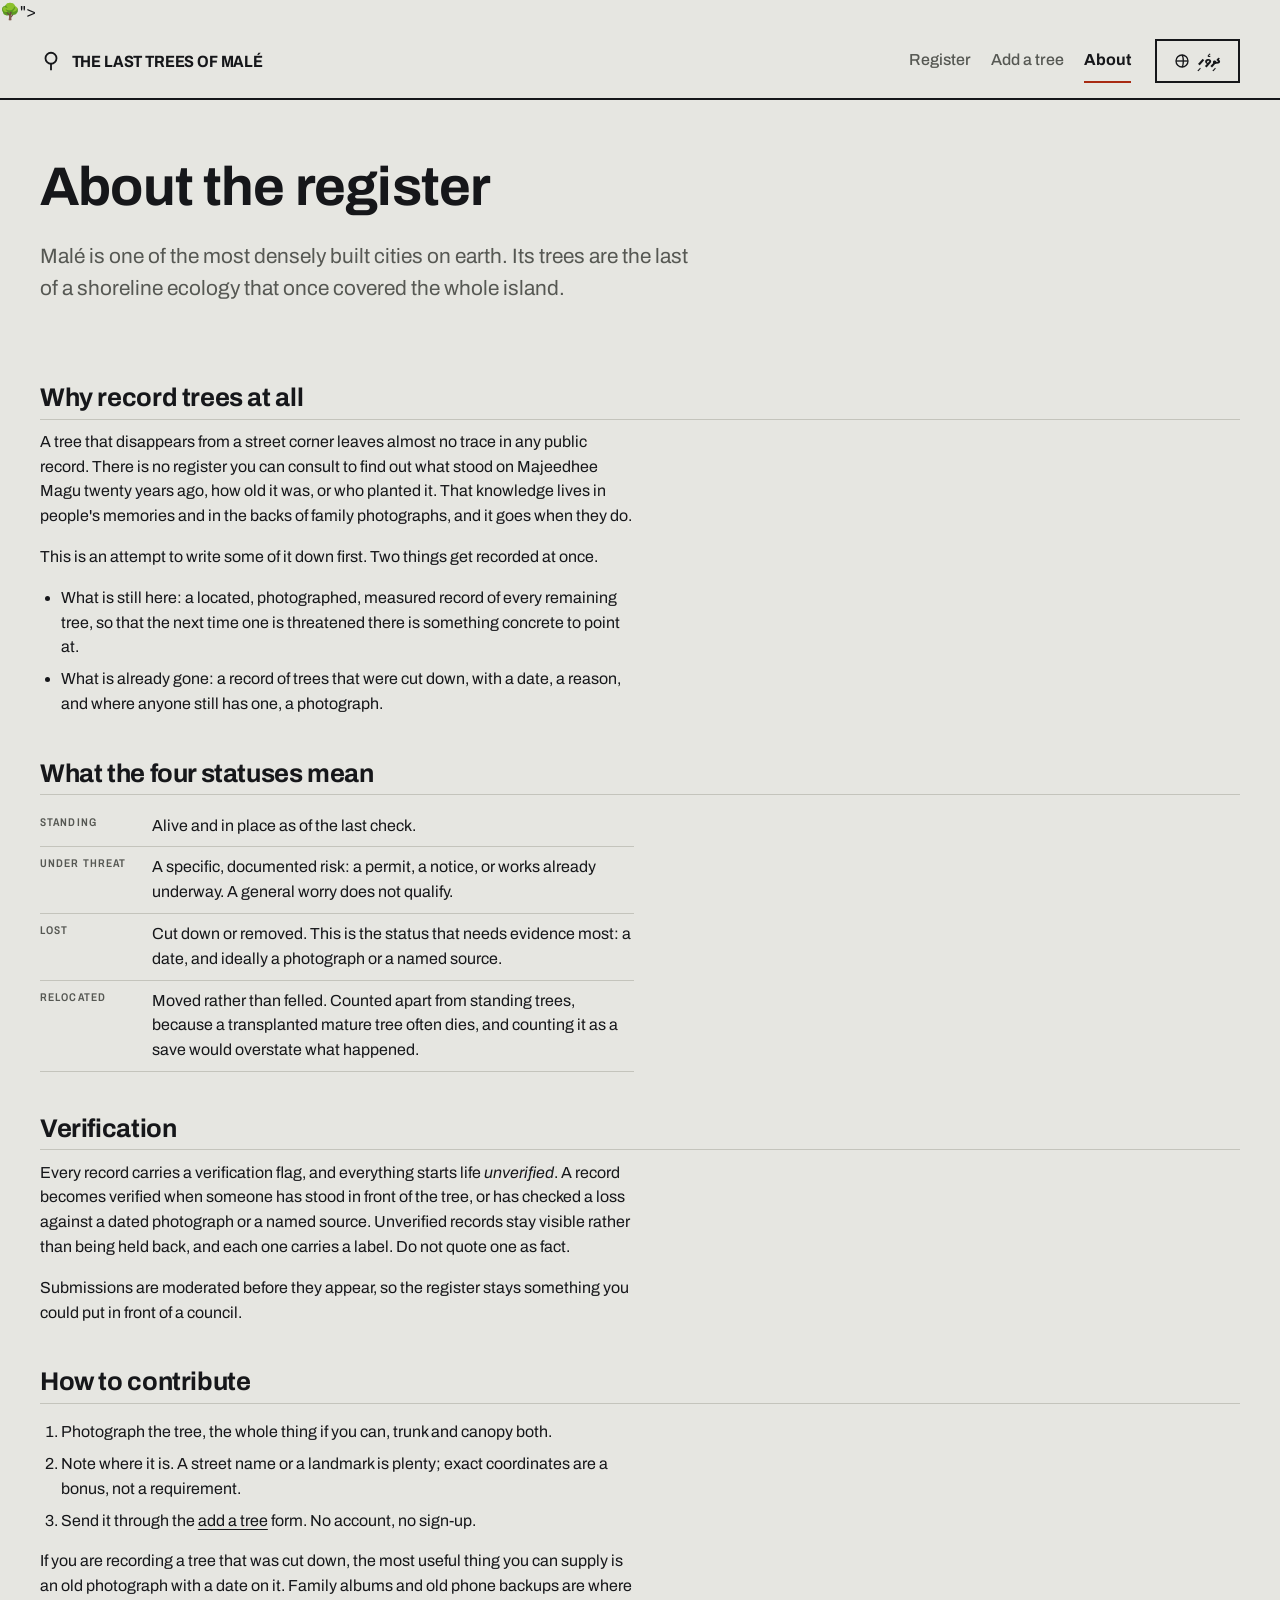
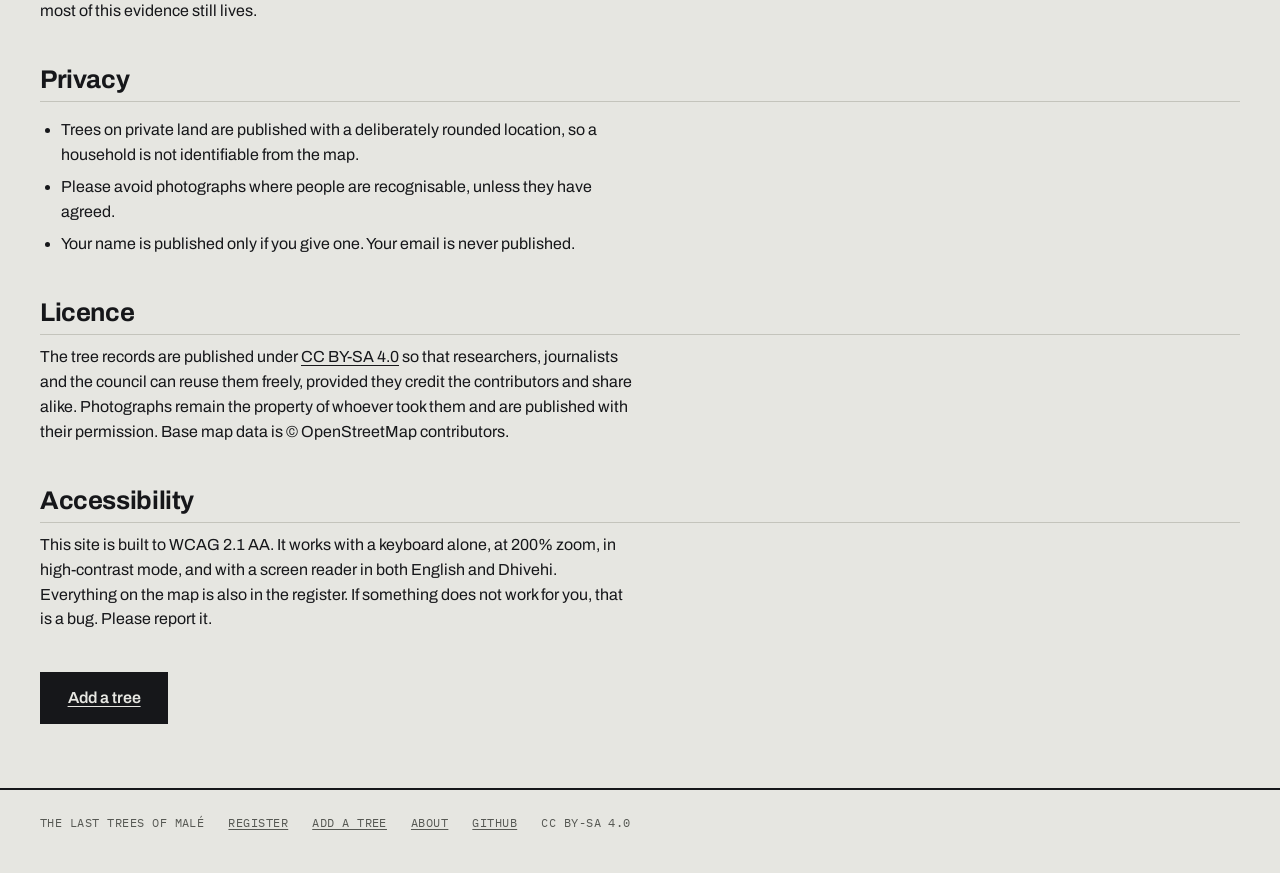
==== about.html @ 83bb8983 "Rebuild the interface as a field register The previous design was warm off-white paper, one green, a" ====
<!DOCTYPE html>
<html lang="en" dir="ltr">
<head>
<meta charset="utf-8">
<meta name="viewport" content="width=device-width, initial-scale=1">
<title>About · The Last Trees of Malé</title>
<meta name="description" content="Why this archive exists, what counts as a record, and how to contribute.">
<meta name="color-scheme" content="light dark">
<link rel="preconnect" href="https://fonts.googleapis.com">
<link rel="preconnect" href="https://fonts.gstatic.com" crossorigin>
<link rel="stylesheet" href="https://fonts.googleapis.com/css2?family=Archivo:wdth,wght@75..112,400..700&family=IBM+Plex+Mono:wght@400;500&family=Noto+Sans+Thaana:wght@400;600;700&display=swap">
<link rel="stylesheet" href="assets/css/style.css">
<link rel="icon" href="data:image/svg+xml,<svg xmlns='http://www.w3.org/2000/svg' viewBox='0 0 24 24' fill='none' stroke='%2316171A' stroke-width='2'><circle cx='12' cy='9' r='6'/><path d='M12 15v7'/></svg>"><text y='26' font-size='26'>🌳</text></svg>">
</head>
<body>

<a class="skip-link" href="#main" data-i18n="skip">Skip to main content</a>

<header class="masthead">
  <div class="wrap">
    <div class="masthead-top">
      <a class="wordmark reactive" href="index.html">
        <svg class="mark ico" width="22" height="22" viewBox="0 0 24 24" fill="none"
             stroke="currentColor" stroke-width="2" aria-hidden="true">
          <circle cx="12" cy="9" r="6"/><path d="M12 15v7"/>
        </svg>
        <span data-i18n="site.name">The Last Trees of Malé</span>
      </a>
      <nav class="nav" data-i18n-attr="aria-label:nav.label" aria-label="Main">
        <ul>
          <li><a href="index.html" data-i18n="nav.archive">Register</a></li>
          <li><a href="submit.html" data-i18n="nav.submit">Add a tree</a></li>
          <li><a href="about.html" aria-current="page" data-i18n="nav.about">About</a></li>
        </ul>
      </nav>
      <button type="button" class="btn reactive" data-lang-toggle
              data-i18n-attr="aria-label:lang.label" aria-label="Language">
        <svg class="ico" width="16" height="16" viewBox="0 0 24 24" fill="none"
             stroke="currentColor" stroke-width="2" aria-hidden="true">
          <circle cx="12" cy="12" r="9"/><path d="M3 12h18"/><path d="M12 3c2.6 2.8 2.6 15.2 0 18"/>
        </svg>
        <span data-i18n="lang.switch">ދިވެހި</span>
      </button>
    </div>
  </div>
</header>

<main id="main" class="wrap prose">

  <!-- ================= ENGLISH ================= -->
  <div data-lang="en" lang="en">
    <div style="padding-block: clamp(1.75rem, 5vw, 3.5rem) 1rem;">
      <h1>About the register</h1>
      <p class="lede">Malé is one of the most densely built cities on earth. Its trees are the last of a shoreline ecology that once covered the whole island.</p>
    </div>

    <h2>Why record trees at all</h2>
    <p>A tree that disappears from a street corner leaves almost no trace in any public record. There is no register you can consult to find out what stood on Majeedhee Magu twenty years ago, how old it was, or who planted it. That knowledge lives in people's memories and in the backs of family photographs, and it goes when they do.</p>
    <p>This is an attempt to write some of it down first. Two things get recorded at once.</p>
    <ul>
      <li>What is still here: a located, photographed, measured record of every remaining tree, so that the next time one is threatened there is something concrete to point at.</li>
      <li>What is already gone: a record of trees that were cut down, with a date, a reason, and where anyone still has one, a photograph.</li>
    </ul>

    <h2>What the four statuses mean</h2>
    <dl class="spec">
      <dt>Standing</dt><dd>Alive and in place as of the last check.</dd>
      <dt>Under threat</dt><dd>A specific, documented risk: a permit, a notice, or works already underway. A general worry does not qualify.</dd>
      <dt>Lost</dt><dd>Cut down or removed. This is the status that needs evidence most: a date, and ideally a photograph or a named source.</dd>
      <dt>Relocated</dt><dd>Moved rather than felled. Counted apart from standing trees, because a transplanted mature tree often dies, and counting it as a save would overstate what happened.</dd>
    </dl>

    <h2>Verification</h2>
    <p>Every record carries a verification flag, and everything starts life <em>unverified</em>. A record becomes verified when someone has stood in front of the tree, or has checked a loss against a dated photograph or a named source. Unverified records stay visible rather than being held back, and each one carries a label. Do not quote one as fact.</p>
    <p>Submissions are moderated before they appear, so the register stays something you could put in front of a council.</p>

    <h2>How to contribute</h2>
    <ol>
      <li>Photograph the tree, the whole thing if you can, trunk and canopy both.</li>
      <li>Note where it is. A street name or a landmark is plenty; exact coordinates are a bonus, not a requirement.</li>
      <li>Send it through the <a href="submit.html">add a tree</a> form. No account, no sign-up.</li>
    </ol>
    <p>If you are recording a tree that was cut down, the most useful thing you can supply is an old photograph with a date on it. Family albums and old phone backups are where most of this evidence still lives.</p>

    <h2>Privacy</h2>
    <ul>
      <li>Trees on private land are published with a deliberately rounded location, so a household is not identifiable from the map.</li>
      <li>Please avoid photographs where people are recognisable, unless they have agreed.</li>
      <li>Your name is published only if you give one. Your email is never published.</li>
    </ul>

    <h2>Licence</h2>
    <p>The tree records are published under <a href="https://creativecommons.org/licenses/by-sa/4.0/">CC BY-SA 4.0</a> so that researchers, journalists and the council can reuse them freely, provided they credit the contributors and share alike. Photographs remain the property of whoever took them and are published with their permission. Base map data is © OpenStreetMap contributors.</p>

    <h2>Accessibility</h2>
    <p>This site is built to WCAG 2.1 AA. It works with a keyboard alone, at 200% zoom, in high-contrast mode, and with a screen reader in both English and Dhivehi. Everything on the map is also in the register. If something does not work for you, that is a bug. Please report it.</p>
  </div>

  <!-- ================= ދިވެހި ================= -->
  <div data-lang="dv" lang="dv" dir="rtl" hidden>
    <div class="hero">
      <h1>މި ރެކޯޑުތަކާ ބެހޭ</h1>
      <p class="lede">މާލެއަކީ ދުނިޔޭގައި އެންމެ ބޮޑަށް ޢިމާރާތްކުރެވިފައިވާ އެއް ސިޓީއެވެ. މާލޭގައި ހުރި ގަސްތަކަކީ ހަމައެކަނި ޒީނަތްތެރިކަމެއް ނޫނެވެ. އެއީ އެއްކަލަ މުޅި ރަށުގައި އޮތް ގުދުރަތީ މާޙައުލުގެ ފަހު ބާކީއެވެ.</p>
    </div>

    <h2>ގަސްތައް ރެކޯޑް ކުރަނީ ކީއްވެ؟</h2>
    <p>މަގުމަތިން ގަހެއް ގެއްލިގެން ދާއިރު، އެއްވެސް ރަސްމީ ލިޔުމެއްގައި އޭގެ ނިޝާނެއް ނުހުރެއެވެ. ވިހި އަހަރު ކުރިން މަޖީދީ މަގުގައި ހުރީ ކޮން ގަސްތަކެއްކަން، އޭގެ ޢުމުރަކީ ކޮބައިކަން، އިންދީ ކާކުކަން ބަލާނެ ރެޖިސްޓްރީއެއް ނެތެވެ. އެ މަޢުލޫމާތު ހުންނަނީ މީހުންގެ ހަނދާނުގައާއި ޢާއިލީ ފޮޓޯތަކުގައެވެ.</p>
    <p>މި މަޝްރޫޢުގެ ބޭނުމަކީ އެ މަޢުލޫމާތު ގެއްލުމުގެ ކުރިން ލިޔެ ރައްކާކުރުމެވެ. ދެ ކަމެއް އެއްފަހަރާ ރެކޯޑް ކުރެވެއެވެ:</p>
    <ul>
      <li><strong>އަދިވެސް ހުރި ގަސްތައް.</strong> ކޮންމެ ގަހެއްގެ ތަނާއި، ފޮޓޯއާއި، މިނާއެކު ރެކޯޑެއް.</li>
      <li><strong>ގެއްލިފައިވާ ގަސްތައް.</strong> ކަނޑާލި ތާރީޚާއި، ސަބަބާއި، ފޮޓޯއެއް ލިބޭނަމަ ފޮޓޯއާއެކު.</li>
    </ul>

    <h2>ހަތަރު ހާލަތުގެ މާނަ</h2>
    <dl class="spec">
      <dt>ދިރިހުރި</dt><dd>އެންމެ ފަހުން ބެލި އިރު ގަސް ދިރިހުރި، އެ ތަނުގައި ހުރި.</dd>
      <dt>ނުރައްކަލުގައި</dt><dd>ސާފު، ލިޔެކިޔުމުން ފެންނަ ނުރައްކަލެއް އޮތް. ހަމައެކަނި ކަންބޮޑުވުމެއް ނޫން.</dd>
      <dt>ގެއްލިފައި</dt><dd>ކަނޑާލާފައި ނުވަތަ ނަގާފައި. މި ހާލަތަށް އެންމެ ބޮޑަށް ހެކި ބޭނުންވެއެވެ.</dd>
      <dt>ބަދަލުކޮށްފައި</dt><dd>އެހެން ތަނަކަށް ބަދަލުކޮށްފައި. ދިރިހުރި ގަސްތަކާ ވަކިން ގުނަނީ ބަދަލުކުރުމަށްފަހު ގިނަ ގަސްތައް ދިރި ނުހުންނާތީއެވެ.</dd>
    </dl>

    <h2>ކަށަވަރު ކުރުން</h2>
    <p>ކޮންމެ ރެކޯޑެއް ފެށެނީ „ކަށަވަރު ނުކުރެވޭ“ ގޮތުގައެވެ. ކަށަވަރު ވަނީ މީހަކު އެ ގަސް ކައިރިއަށް ގޮސް ބެލުމުން، ނުވަތަ ތާރީޚު ޖެހި ފޮޓޯއަކުން ނުވަތަ ސާފު ހަވާލާއަކުން ޔަޤީން ކުރެވުމުންނެވެ. ކަށަވަރު ނުކުރެވޭ ރެކޯޑުތައްވެސް ފެންނާނެއެވެ، ނަމަވެސް އެގޮތަށް ފާހަގަކުރެވިފައި ހުންނާނެއެވެ.</p>

    <h2>ބައިވެރިވާނެ ގޮތް</h2>
    <ol>
      <li>ގަހުގެ ފޮޓޯއެއް ނަގާ. ވެއްޖެއްޔާ މުޅި ގަސް ފެންނަ ގޮތަށް.</li>
      <li>ހުރި ތަން ފާހަގަކުރޭ. މަގުގެ ނަން ނުވަތަ ކައިރީގައި ހުރި ތަނެއްގެ ނަން ފުދޭ.</li>
      <li><a href="submit.html">ގަހެއް އިތުރުކުރޭ</a> ފޯމުން ފޮނުވާ. އެކައުންޓެއް ބޭނުމެއް ނުވޭ.</li>
    </ol>
    <p>ކަނޑާލާފައިވާ ގަހެއްގެ ރެކޯޑެއް ފޮނުވާނަމަ، އެންމެ އަގުހުރި އެއްޗަކީ ތާރީޚު އެނގޭ ކުރީގެ ފޮޓޯއެކެވެ.</p>

    <h2>ޒާތީ މަޢުލޫމާތު</h2>
    <ul>
      <li>އަމިއްލަ ބިމުގައި ހުރި ގަސްތަކުގެ މަޤާމު ދައްކާނީ ގާތްގަނޑަކަށެވެ. ގެ ދެނެގަނެވޭ ގޮތަކަށް ނޫނެވެ.</li>
      <li>މީހުންގެ މޫނު ފެންނަ ފޮޓޯ، އެ މީހުންގެ ރުހުމާ ނުލައި ނުފޮނުއްވާ.</li>
      <li>ތިޔަބޭފުޅާގެ ނަން ޝާއިޢުކުރާނީ ދެއްވި ނަމައެވެ. އީމެއިލް ޝާއިޢެއް ނުކުރާނަން.</li>
    </ul>

    <h2>ލައިސަންސް</h2>
    <p>ގަސްތަކުގެ މަޢުލޫމާތު ޝާއިޢުކުރެވެނީ <a href="https://creativecommons.org/licenses/by-sa/4.0/">CC BY-SA 4.0</a> ގެ ދަށުންނެވެ. ފޮޓޯތަކުގެ މިލްކުވެރިކަން އޮންނާނީ ފޮޓޯ ނެގި ފަރާތަށެވެ.</p>

    <h2>ފަސޭހައިން ބޭނުންކުރެވުން</h2>
    <p>މި ސައިޓް ބިނާކުރެވިފައިވަނީ WCAG 2.1 AA މިންގަނޑަށެވެ. ކީބޯޑުން އެކަނިވެސް، 200% ޒޫމްގައިވެސް، ސްކްރީން ރީޑަރަކުންވެސް ބޭނުންކުރެވޭނެއެވެ. ޗާޓުގައި ފެންނަ ހުރިހާ އެއްޗެއް ތިރީގައިވާ ލިސްޓުގައިވެސް ހުންނާނެއެވެ.</p>
  </div>

  <p style="margin-block-start:2.5rem;">
    <a class="btn btn-primary btn-lg" href="submit.html" data-i18n="nav.submit">Add a tree</a>
  </p>
</main>

<footer class="site-footer">
  <div class="wrap row">
    <span data-i18n="site.name">The Last Trees of Malé</span>
    <a href="index.html" data-i18n="nav.archive">Register</a>
    <a href="submit.html" data-i18n="nav.submit">Add a tree</a>
    <a href="about.html" data-i18n="nav.about">About</a>
    <a href="https://github.com/Kenaa/Trees-of-Maldives">GitHub</a>
    <span>CC BY-SA 4.0</span>
  </div>
</footer>

<script src="assets/js/config.js"></script>
<script src="assets/js/i18n.js"></script>
<script>window.i18n.init();</script>
</body>
</html>
---- assets/css/style.css ----
/* ==========================================================================
   THE LAST TREES OF MALÉ. Field register.
   --------------------------------------------------------------------------
   Direction: a specimen register, not a website. Record data is set in mono
   so it reads as data. The archive is monochrome; the only colour in it is
   vermilion, and vermilion means a tree is gone or going.

   Contrast is verified in both themes: every text pair >= 4.5:1, every
   control border and focus ring >= 3:1. Do not lighten without re-checking.
   Layout uses logical properties, so the whole interface mirrors for Dhivehi.
   ========================================================================== */

:root {
  --paper:  #E6E6E1;   /* mount board */
  --sheet:  #F3F3EF;   /* the specimen sheet itself */
  --ink:    #16171A;
  --muted:  #565853;
  --verm:   #A82A12;   /* the only colour. loss, and things heading that way */
  --rule:   #C4C4BC;   /* hairlines */
  --edge:   #63665F;   /* control borders */
  --focus:  #0F4C81;
  --on-verm:#F3F3EF;

  --font-text:  "Archivo", ui-sans-serif, system-ui, "Segoe UI", sans-serif;
  --font-mono:  "IBM Plex Mono", ui-monospace, SFMono-Regular, Menlo, monospace;
  --font-thaana:"MV Faseyha", "Faruma", "A_Faruma", "Noto Sans Thaana", var(--font-text);

  --t-fast: 120ms;
  --t:      180ms;
  --ease:   cubic-bezier(.2, .7, .2, 1);

  --gutter: clamp(1rem, 4vw, 2.5rem);
}

@media (prefers-color-scheme: dark) {
  :root {
    --paper:  #131417;
    --sheet:  #1C1E22;
    --ink:    #E8E8E3;
    --muted:  #9B9E98;
    --verm:   #FF7C5E;
    --rule:   #2F3238;
    --edge:   #80847D;
    --focus:  #7FB2E5;
    --on-verm:#131417;
  }
}

*, *::before, *::after { box-sizing: border-box; }
html { -webkit-text-size-adjust: 100%; }

body {
  margin: 0;
  background: var(--paper);
  color: var(--ink);
  font-family: var(--font-text);
  font-size: 1rem;
  line-height: 1.55;
  overflow-wrap: break-word;
  font-variant-numeric: tabular-nums;
}

/* Thaana needs more leading and a larger optical size than Archivo. */
[lang="dv"] { font-family: var(--font-thaana); line-height: 2; font-size: 1.0625rem; }
:root[lang="dv"] body { font-family: var(--font-thaana); line-height: 2; }


/* Latin fragments inside a Dhivehi page keep the Latin stack: a scientific
   name or a record number should not be set in a Thaana face. */
:root[lang="dv"] [lang="en"], :root[lang="dv"] [lang="la"] { font-family: var(--font-text); }
:root[lang="dv"] .mono, :root[lang="dv"] .rec-id, :root[lang="dv"] .num { font-family: var(--font-mono); }

h1, h2, h3 { margin-block: 0 .4em; line-height: 1.15; font-weight: 700; letter-spacing: -.015em; }
h1 { font-size: clamp(1.9rem, 1.1rem + 3.4vw, 3.4rem); }
h2 { font-size: clamp(1.2rem, 1rem + .9vw, 1.6rem); }
h3 { font-size: 1.0625rem; }
p  { margin-block: 0 1em; max-inline-size: 66ch; }

a { color: var(--ink); text-decoration-thickness: 1px; text-underline-offset: .18em; }
a:hover { text-decoration-thickness: 2px; }

/* Condensed caps for labels: the specimen-label voice. Used only on
   column headers, eyebrows and stamps, never on running text. */
.label {
  font-family: var(--font-text);
  font-variation-settings: "wdth" 80;
  font-weight: 600;
  text-transform: uppercase;
  letter-spacing: .1em;
  font-size: .72rem;
  color: var(--muted);
}
.mono { font-family: var(--font-mono); font-variant-numeric: tabular-nums; }

:focus { outline: 3px solid var(--focus); outline-offset: 2px; }
:focus:not(:focus-visible) { outline: none; }
:focus-visible { outline: 3px solid var(--focus); outline-offset: 2px; }

.visually-hidden {
  position: absolute !important; inline-size: 1px; block-size: 1px;
  padding: 0; margin: -1px; overflow: hidden; clip-path: inset(50%); white-space: nowrap;
}

.skip-link {
  position: absolute; inset-block-start: -100%; inset-inline-start: 0; z-index: 1000;
  background: var(--ink); color: var(--paper); padding: .8rem 1.25rem;
  font-weight: 600; text-decoration: none;
}
.skip-link:focus { inset-block-start: 0; }

/* Width is a tool, not a constant: three deliberate measures. */
.wrap   { inline-size: min(100% - (2 * var(--gutter)), 1320px); margin-inline: auto; }
.narrow { inline-size: min(100% - (2 * var(--gutter)), 68ch);   margin-inline: auto; }
.bleed  { inline-size: 100%; }

/* ---------- masthead ---------------------------------------------------- */
.masthead { border-block-end: 2px solid var(--ink); background: var(--paper); }
.masthead-top {
  display: flex; align-items: center; gap: 1rem 1.5rem; flex-wrap: wrap;
  padding-block: .9rem;
}
.wordmark {
  display: inline-flex; align-items: center; gap: .6rem; text-decoration: none;
  color: var(--ink); font-weight: 700; font-size: 1.02rem; letter-spacing: -.01em;
  margin-inline-end: auto; text-transform: uppercase;
  font-variation-settings: "wdth" 88;
}
.wordmark:hover .mark { transform: rotate(-8deg); }
.mark { flex: none; transition: transform var(--t) var(--ease); }

.nav ul { display: flex; gap: 1.25rem; list-style: none; margin: 0; padding: 0; flex-wrap: wrap; }
.nav a {
  display: inline-flex; align-items: center; min-block-size: 44px;
  text-decoration: none; font-weight: 500; color: var(--muted);
  border-block-end: 2px solid transparent; transition: color var(--t-fast) var(--ease);
}
.nav a:hover { color: var(--ink); }
.nav a[aria-current="page"] { color: var(--ink); font-weight: 700; border-block-end-color: var(--verm); }

/* The metadata strip. Says what this is, in the register's own voice. */
.colophon {
  border-block-start: 1px solid var(--rule);
  padding-block: .5rem .6rem;
  font-family: var(--font-mono); font-size: .72rem; color: var(--muted);
  display: flex; gap: .4rem 1rem; flex-wrap: wrap; text-transform: uppercase; letter-spacing: .04em;
}
.colophon b { color: var(--ink); font-weight: 500; }

/* ---------- buttons ------------------------------------------------------ */
.btn {
  display: inline-flex; align-items: center; justify-content: center; gap: .5rem;
  min-block-size: 44px; padding-inline: 1.1rem; border-radius: 0;
  font: inherit; font-weight: 600; cursor: pointer;
  border: 2px solid var(--ink); background: transparent; color: var(--ink);
  transition: background var(--t-fast) var(--ease), color var(--t-fast) var(--ease);
}
.btn:hover { background: var(--ink); color: var(--paper); }
.btn:hover .ico path, .btn:hover .ico circle { stroke-dashoffset: 0; }
.btn-primary { background: var(--ink); color: var(--paper); }
.btn-primary:hover { background: var(--verm); border-color: var(--verm); color: var(--on-verm); }
.btn-lg { min-block-size: 52px; padding-inline: 1.6rem; }

/* Icons draw themselves in on hover. One gesture, reused everywhere. */
.ico path, .ico circle, .ico rect {
  stroke-dasharray: 64; stroke-dashoffset: 0;
  transition: stroke-dashoffset 420ms var(--ease);
}
.reactive:hover .ico path, .reactive:hover .ico circle,
.reactive:focus-visible .ico path, .reactive:focus-visible .ico circle { stroke-dashoffset: 64; }

/* ---------- the ledger (headline totals) -------------------------------- */
.ledger {
  display: grid; grid-template-columns: repeat(auto-fit, minmax(150px, 1fr));
  list-style: none; margin: 0; padding: 0;
  border-block: 1px solid var(--rule);
}
.ledger li { padding: 1.1rem 0 1.2rem; padding-inline-end: 1rem; }
.ledger li + li { border-inline-start: 1px solid var(--rule); padding-inline-start: 1rem; }
.ledger b {
  display: block; font-family: var(--font-mono); font-weight: 500;
  font-size: clamp(2.2rem, 1.4rem + 3vw, 3.6rem); line-height: .95; letter-spacing: -.04em;
}
.ledger .is-loss b { color: var(--verm); }
.ledger span { display: block; margin-block-start: .5rem; }

.lede { font-size: clamp(1.05rem, 1rem + .4vw, 1.3rem); color: var(--muted); max-inline-size: 54ch; }

/* ---------- notices ------------------------------------------------------ */
.notice {
  border: 2px solid var(--verm); padding: .9rem 1.1rem; margin-block: 1.5rem;
  display: flex; gap: .8rem; align-items: flex-start; background: var(--sheet);
}
.notice svg { flex: none; color: var(--verm); margin-block-start: .15rem; }
.notice h2 { font-size: .95rem; margin-block-end: .2rem; }
.notice p { margin: 0; font-size: .9rem; color: var(--muted); max-inline-size: 80ch; }

/* ---------- tabs --------------------------------------------------------- */
.tabs {
  position: relative; display: flex; gap: 0; flex-wrap: wrap;
  border-block-end: 1px solid var(--rule); margin-block-start: 2rem;
}
.tab {
  appearance: none; background: none; border: 0; cursor: pointer;
  font: inherit; font-weight: 600; color: var(--muted);
  min-block-size: 48px; padding-inline: 1.1rem; padding-block: 0;
  display: inline-flex; align-items: center; gap: .5rem;
  transition: color var(--t-fast) var(--ease);
}
.tab:first-child { padding-inline-start: 0; }
.tab:hover { color: var(--ink); }
.tab[aria-selected="true"] { color: var(--ink); }
.tab .count { font-family: var(--font-mono); font-size: .78rem; color: var(--muted); }
.tab[aria-selected="true"] .count { color: var(--verm); }
/* Physical left is deliberate here: the indicator is positioned from a
   measured offsetLeft, which browsers report from the left edge in both
   writing directions. */
.tab-ind {
  position: absolute; left: 0; bottom: -1px; block-size: 2px; inline-size: 1px;
  background: var(--ink); transform-origin: left center;
  transform: translateX(var(--ind-x, 0)) scaleX(var(--ind-w, 0));
  transition: transform var(--t) var(--ease);
}
.tabs.is-lost .tab-ind { background: var(--verm); }

[role="tabpanel"]:focus-visible { outline: 3px solid var(--focus); outline-offset: 4px; }

/* ---------- filter rail -------------------------------------------------- */
.rail {
  display: grid; gap: .9rem 1.25rem; align-items: end;
  grid-template-columns: repeat(auto-fit, minmax(160px, 1fr));
  padding-block: 1.15rem; border-block-end: 1px solid var(--rule);
}
fieldset { border: 0; margin: 0; padding: 0; min-inline-size: 0; }
.field { display: flex; flex-direction: column; gap: .3rem; }
.field > label { font-weight: 600; font-size: .85rem; }
.hint { font-size: .8rem; color: var(--muted); }

.input, .select, textarea {
  font: inherit; font-family: inherit; color: var(--ink); background: var(--sheet);
  border: 0; border-block-end: 2px solid var(--edge); border-radius: 0;
  padding: .55rem .1rem; min-block-size: 44px; inline-size: 100%;
  transition: border-color var(--t-fast) var(--ease), background var(--t-fast) var(--ease);
}
.input:hover, .select:hover, textarea:hover { border-block-end-color: var(--ink); }
.input:focus, .select:focus, textarea:focus { border-block-end-color: var(--focus); }
textarea { min-block-size: 7rem; resize: vertical; padding-inline: .6rem; border: 2px solid var(--edge); }
.select {
  appearance: none; padding-inline-end: 1.6rem;
  background-image: linear-gradient(45deg, transparent 50%, currentColor 50%),
                    linear-gradient(135deg, currentColor 50%, transparent 50%);
  background-position: right .55rem center, right .25rem center;
  background-size: 5px 5px, 5px 5px; background-repeat: no-repeat;
}
[dir="rtl"] .select { background-position: left .55rem center, left .25rem center; }
[aria-invalid="true"] { border-color: var(--verm) !important; border-block-end-color: var(--verm) !important; }

.results-line {
  display: flex; flex-wrap: wrap; gap: .5rem 1.25rem; align-items: baseline;
  padding-block: .9rem; font-family: var(--font-mono); font-size: .8rem; color: var(--muted);
  text-transform: uppercase; letter-spacing: .05em;
}
.results-line b { color: var(--ink); font-weight: 500; }

/* ---------- the register table ------------------------------------------ */
.table-scroll { overflow-x: auto; }
.table-scroll:focus-visible { outline: 3px solid var(--focus); outline-offset: 2px; }

table.register { inline-size: 100%; border-collapse: collapse; font-size: .92rem; }
.register caption { text-align: start; padding-block-end: .6rem; color: var(--muted); font-size: .8rem; }
.register th, .register td { text-align: start; padding: .55rem .8rem; vertical-align: baseline; }
.register th:first-child, .register td:first-child { padding-inline-start: 0; }
.register thead th { border-block-end: 2px solid var(--ink); padding-block-end: .5rem; white-space: nowrap; }
.register tbody tr { border-block-end: 1px solid var(--rule); transition: background var(--t-fast) var(--ease); }
.register tbody tr:hover, .register tbody tr.is-active { background: var(--sheet); }
.register tbody tr.is-active { box-shadow: inset 3px 0 0 var(--ink); }
[dir="rtl"] .register tbody tr.is-active { box-shadow: inset -3px 0 0 var(--ink); }
.register tbody tr.is-lost.is-active { box-shadow: inset 3px 0 0 var(--verm); }
[dir="rtl"] .register tbody tr.is-lost.is-active { box-shadow: inset -3px 0 0 var(--verm); }

/* Sortable column headers are real buttons. */
.sortbtn {
  appearance: none; background: none; border: 0; cursor: pointer; padding: .2rem 0;
  font: inherit; color: var(--muted); display: inline-flex; align-items: center; gap: .35rem;
  font-variation-settings: "wdth" 80; font-weight: 600; text-transform: uppercase;
  letter-spacing: .1em; font-size: .72rem; min-block-size: 32px;
}
.sortbtn:hover { color: var(--ink); }
[aria-sort] .sortbtn { color: var(--ink); }
.sortbtn .arrow { opacity: 0; transition: opacity var(--t-fast) var(--ease), transform var(--t) var(--ease); }
[aria-sort] .sortbtn .arrow { opacity: 1; }
[aria-sort="descending"] .sortbtn .arrow { transform: rotate(180deg); }

.rec-id { font-family: var(--font-mono); font-size: .8rem; color: var(--muted); white-space: nowrap; position: relative; }
tr.is-lost .rec-id { color: var(--verm); }
/* The struck record: a rule drawn through the number of a tree that is gone. */
tr.is-lost .rec-id::after {
  content: ""; position: absolute; inset-inline: -2px; inset-block-start: 50%;
  block-size: 1px; background: var(--verm);
  transform: scaleX(0); transform-origin: inline-start; transition: transform 320ms var(--ease);
}
tr.is-lost:hover .rec-id::after, tr.is-lost.is-active .rec-id::after { transform: scaleX(1); }

.rec-name { font-weight: 600; }
.rec-name a { text-decoration: none; }
.rec-name a:hover { text-decoration: underline; text-decoration-thickness: 2px; }
.rec-sci { font-style: italic; color: var(--muted); font-size: .85rem; }
.num { font-family: var(--font-mono); font-size: .84rem; white-space: nowrap; }
.dim { color: var(--muted); }

@media (max-width: 60rem) { .col-opt { display: none; } }

/* ---------- the status stamp (signature detail) ------------------------- */
.stamp {
  display: inline-flex; align-items: center; gap: .35rem; white-space: nowrap;
  border: 1px solid currentColor; padding: .1rem .45rem;
  font-family: var(--font-mono); font-size: .7rem; font-weight: 500;
  text-transform: uppercase; letter-spacing: .08em;
  transition: background var(--t-fast) var(--ease), color var(--t-fast) var(--ease);
}
.stamp-standing   { color: var(--ink); }
.stamp-threatened { color: var(--verm); }
.stamp-lost       { color: var(--verm); border-width: 2px; }
.stamp-relocated  { color: var(--muted); }
/* Hovering a record inverts its stamp: the ink-on-paper gesture, reversed. */
tr:hover .stamp-standing,   tr.is-active .stamp-standing   { background: var(--ink);  color: var(--paper); }
tr:hover .stamp-threatened, tr.is-active .stamp-threatened,
tr:hover .stamp-lost,       tr.is-active .stamp-lost       { background: var(--verm); color: var(--on-verm); }
tr:hover .stamp-relocated,  tr.is-active .stamp-relocated  { background: var(--muted); color: var(--paper); }

.unverified {
  font-family: var(--font-mono); font-size: .66rem; text-transform: uppercase;
  letter-spacing: .08em; color: var(--muted); border-block-end: 1px dashed var(--edge);
}

/* ---------- map ---------------------------------------------------------- */
.map-panel { padding-block-start: 1rem; }
#map {
  block-size: clamp(360px, 62vh, 660px);
  border-block: 1px solid var(--ink); background: var(--sheet); z-index: 1;
}
.leaflet-container { font: inherit; background: var(--sheet); }
.leaflet-popup-content { margin: .85rem 1rem; font: inherit; }
.leaflet-popup-content-wrapper, .leaflet-popup-tip { border-radius: 0; }
.marker { display: block; transition: transform var(--t) var(--ease); }
.marker svg { display: block; }
/* Cross-highlight: the marker answers when its row is pointed at. */
.marker.is-active { transform: scale(1.5); z-index: 1000 !important; }
.map-note { font-size: .82rem; color: var(--muted); padding-block: .7rem; }

/* ---------- the lost panel (memorial) ----------------------------------- */
.losses { list-style: none; margin: 0; padding: 0; }
.loss {
  display: grid; gap: .3rem 2rem; padding-block: 1.5rem;
  border-block-end: 1px solid var(--rule);
  grid-template-columns: minmax(6rem, 8rem) minmax(0, 1fr);
}
.loss-when { font-family: var(--font-mono); color: var(--verm); font-size: .9rem; padding-block-start: .3rem; }
.loss h3 { font-size: clamp(1.15rem, 1rem + .8vw, 1.6rem); margin-block-end: .2rem; }
.loss h3 a { text-decoration: none; }
.loss h3 a:hover { text-decoration: underline; text-decoration-thickness: 2px; }
.loss-meta { color: var(--muted); font-size: .9rem; margin-block-end: .5rem; }
.loss p { margin-block-end: 0; font-size: .95rem; }
@media (max-width: 40rem) { .loss { grid-template-columns: 1fr; } }

.empty { padding: 3rem 0; border-block-end: 1px solid var(--rule); }

/* ---------- detail dialog (the specimen sheet) -------------------------- */
dialog.sheet {
  inline-size: min(100% - 2rem, 740px); max-block-size: min(88vh, 940px);
  padding: 0; border: 2px solid var(--ink); border-radius: 0;
  background: var(--sheet); color: var(--ink);
}
dialog.sheet::backdrop { background: rgba(10, 11, 13, .7); }
.sheet-head {
  display: flex; gap: 1rem; align-items: flex-start; justify-content: space-between;
  padding: 1.1rem 1.25rem .85rem; border-block-end: 2px solid var(--ink);
  position: sticky; inset-block-start: 0; background: var(--sheet); z-index: 2;
}
.sheet-head h2 { font-size: 1.4rem; margin: 0; }
.sheet-body { padding: 1.25rem; overflow-y: auto; }
.sheet-body img { inline-size: 100%; border: 1px solid var(--rule); margin-block-end: 1rem; }
.spec { display: grid; grid-template-columns: minmax(7rem, auto) 1fr; gap: 0; margin: 0 0 1.5rem; }
.spec dt {
  font-variation-settings: "wdth" 80; font-weight: 600; text-transform: uppercase;
  letter-spacing: .1em; font-size: .7rem; color: var(--muted);
  padding-block: .5rem; border-block-end: 1px solid var(--rule);
}
.spec dd { margin: 0; padding-block: .5rem; border-block-end: 1px solid var(--rule); }
.spec .mono { font-size: .88rem; }
.loss-block { border: 2px solid var(--verm); padding: .9rem 1rem; margin-block-end: 1.5rem; }
.loss-block .spec { margin-block-end: 0; }
.loss-block .spec dt, .loss-block .spec dd { border-block-end-color: color-mix(in srgb, var(--verm) 35%, transparent); }
.loss-block .spec dt:last-of-type, .loss-block .spec dd:last-of-type { border-block-end: 0; }
@media (max-width: 34rem) { .spec { grid-template-columns: 1fr; } .spec dt { border-block-end: 0; padding-block-end: 0; } }

/* ---------- forms -------------------------------------------------------- */
.form { display: grid; gap: 2rem; max-inline-size: 44rem; }
.form fieldset.group { border-block-start: 2px solid var(--ink); padding-block-start: 1rem; }
.form legend {
  font-variation-settings: "wdth" 80; font-weight: 700; text-transform: uppercase;
  letter-spacing: .1em; font-size: .78rem; padding-inline-end: .7rem;
}
.radio-row { display: grid; gap: .6rem; }
.radio-card {
  display: flex; align-items: flex-start; gap: .7rem; padding: .85rem 1rem;
  border: 2px solid var(--edge); cursor: pointer; min-block-size: 44px;
  transition: border-color var(--t-fast) var(--ease), background var(--t-fast) var(--ease);
}
.radio-card:hover { border-color: var(--ink); }
.radio-card:has(input:checked) { border-color: var(--ink); background: var(--sheet); }
.radio-card:has(input:focus-visible), .check:has(input:focus-visible) { outline: 3px solid var(--focus); outline-offset: 2px; }
.radio-card input, .check input { inline-size: 20px; block-size: 20px; accent-color: var(--verm); flex: none; margin-block-start: .2rem; }
.check { display: flex; align-items: flex-start; gap: .7rem; cursor: pointer; }

.error-summary { border: 3px solid var(--verm); padding: 1rem 1.15rem; }
.error-summary h2 { color: var(--verm); font-size: 1.05rem; }
.error-summary ul { margin: .5rem 0 0; padding-inline-start: 1.2rem; }
.error-summary a { color: var(--verm); font-weight: 600; }
.field-error { color: var(--verm); font-weight: 600; font-size: .875rem; }
.success { border: 3px solid var(--ink); padding: 1.25rem 1.35rem; background: var(--sheet); }
.panel { border: 1px solid var(--rule); background: var(--sheet); padding: 1.15rem; }
pre.summary {
  white-space: pre-wrap; background: var(--paper); border: 1px solid var(--rule);
  padding: 1rem; font-size: .85rem; overflow-x: auto; font-family: var(--font-mono);
}

/* ---------- prose (about) ----------------------------------------------- */
.prose h2 {
  margin-block-start: 2.6rem; padding-block-end: .4rem; border-block-end: 1px solid var(--rule);
}
.prose ul, .prose ol { padding-inline-start: 1.3rem; max-inline-size: 66ch; }
.prose li { margin-block-end: .45rem; }
.prose blockquote {
  margin-inline: 0; padding-inline-start: 1.2rem; border-inline-start: 3px solid var(--verm);
  font-size: 1.15rem; color: var(--ink);
}
.prose .spec { max-inline-size: 66ch; }

/* ---------- footer ------------------------------------------------------- */
.site-footer {
  margin-block-start: 4rem; border-block-start: 2px solid var(--ink);
  padding-block: 1.5rem 2.5rem; font-family: var(--font-mono);
  font-size: .74rem; color: var(--muted); text-transform: uppercase; letter-spacing: .04em;
}
.site-footer a { color: var(--muted); }
.site-footer a:hover { color: var(--ink); }
.site-footer .row { display: flex; flex-wrap: wrap; gap: .5rem 1.5rem; }

/* ---------- motion, contrast, print ------------------------------------- */
@media (prefers-reduced-motion: reduce) {
  *, *::before, *::after {
    animation-duration: .001ms !important; transition-duration: .001ms !important;
    scroll-behavior: auto !important;
  }
  .marker.is-active { transform: none; outline: 3px solid var(--ink); }
}

@media (forced-colors: active) {
  .stamp, .btn, .panel, .notice, dialog.sheet { border: 1px solid CanvasText; }
  .register tbody tr.is-active { background: Highlight; color: HighlightText; }
  :focus-visible { outline: 3px solid Highlight; }
}

@media print {
  .masthead, .site-footer, .rail, .tabs, .map-panel, .btn { display: none !important; }
  body { background: #fff; color: #000; }
  .register tbody tr { break-inside: avoid; }
}
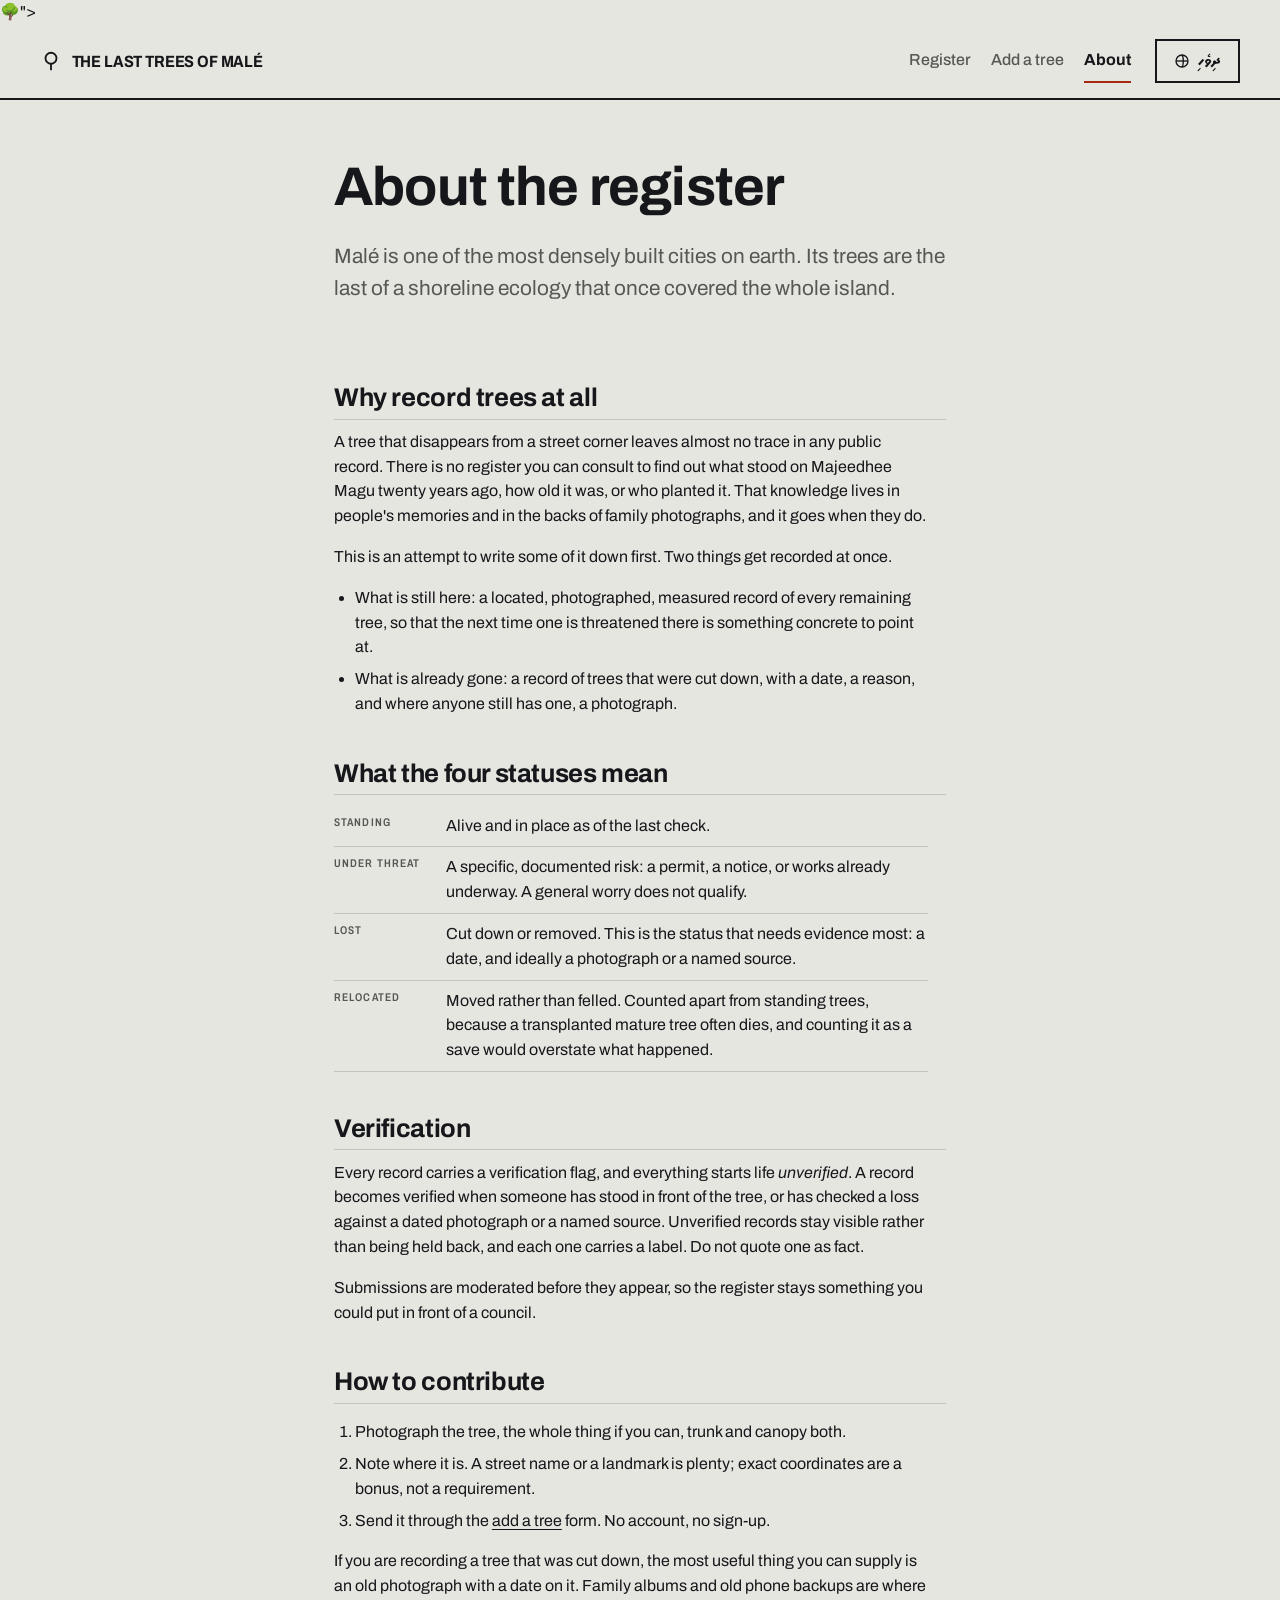
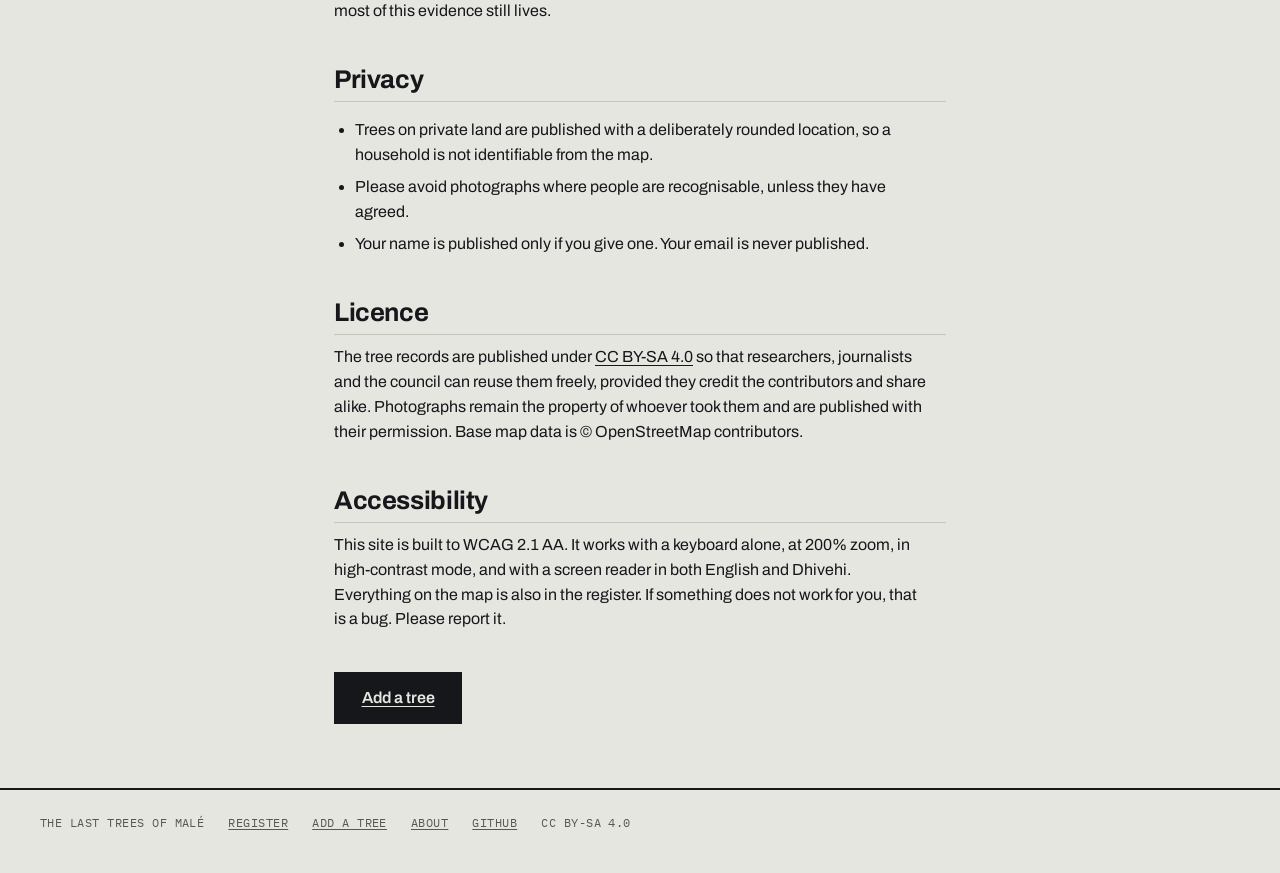
==== commit e67fe704: "Give the about page its own measure .narrow was defined but never applied, so every page still share" ====
--- a/about.html
+++ b/about.html
@@ -45,7 +45,7 @@
   </div>
 </header>
 
-<main id="main" class="wrap prose">
+<main id="main" class="narrow prose">
 
   <!-- ================= ENGLISH ================= -->
   <div data-lang="en" lang="en">
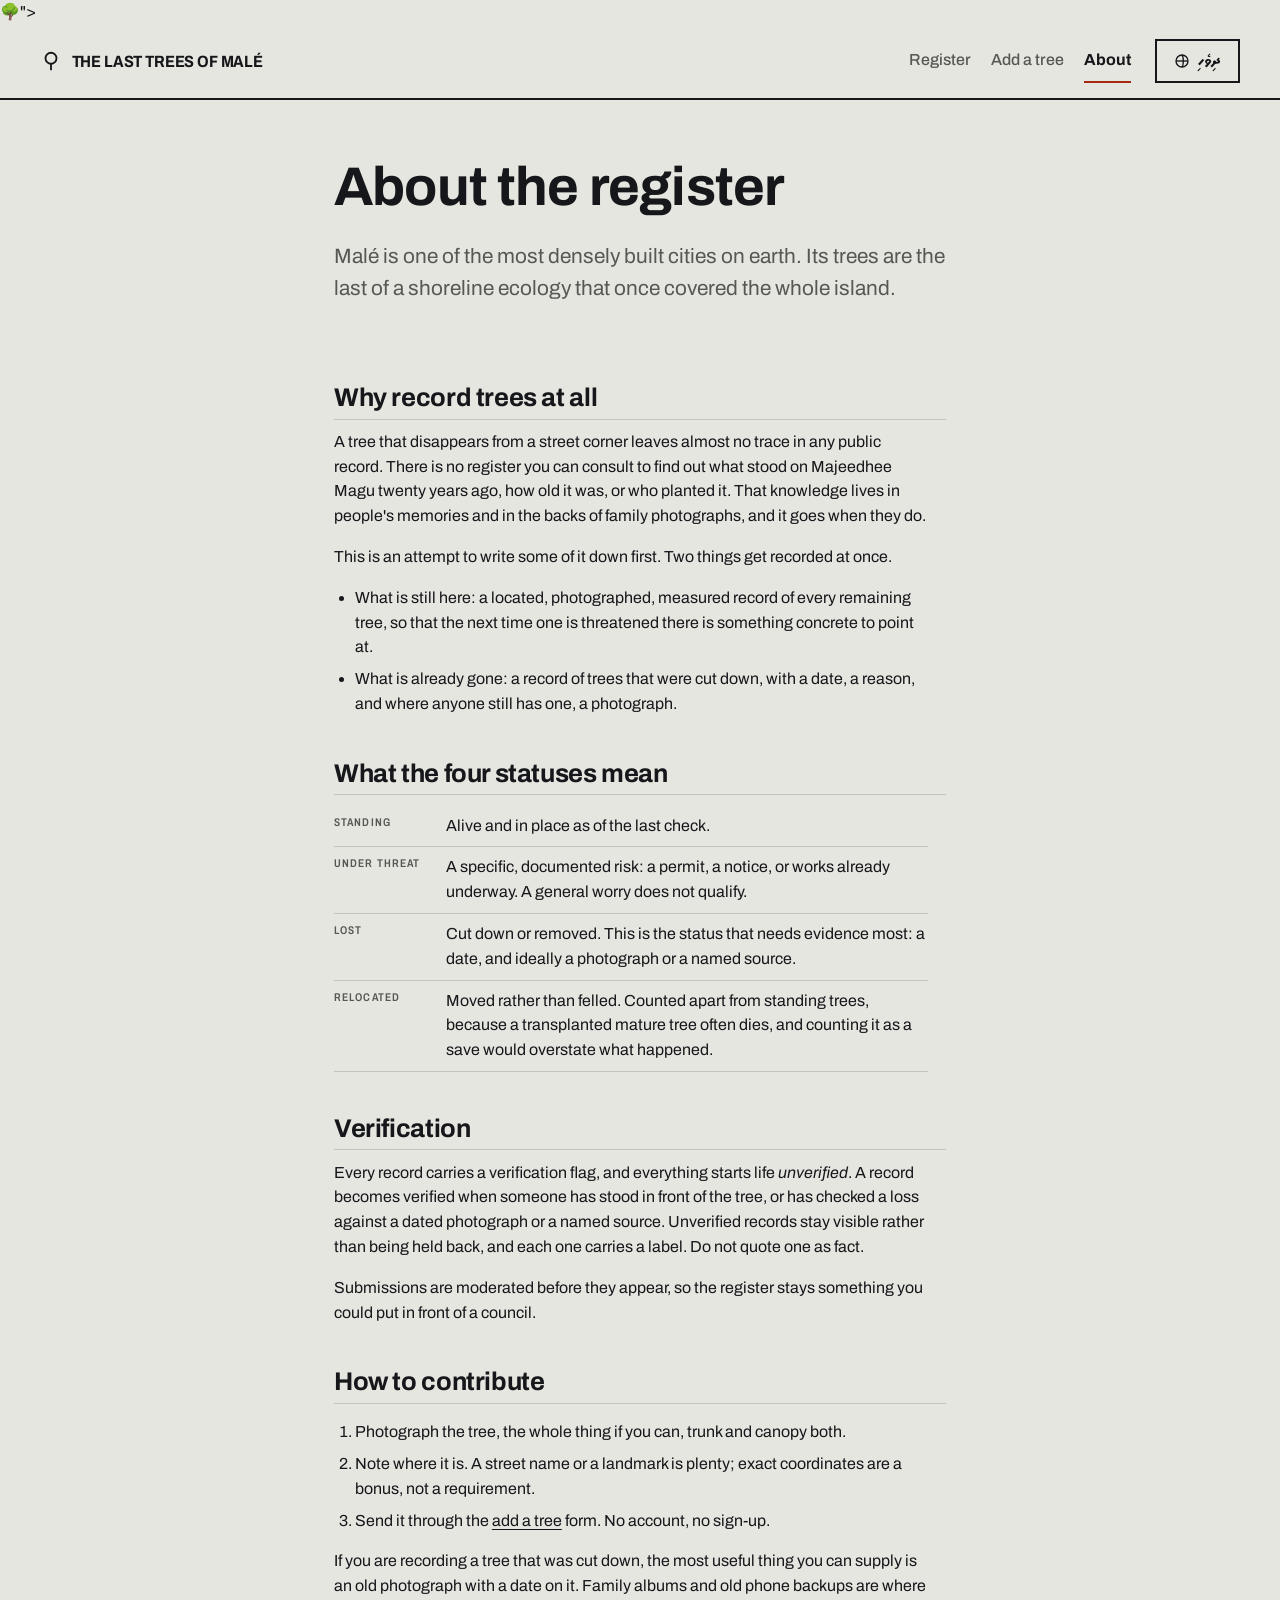
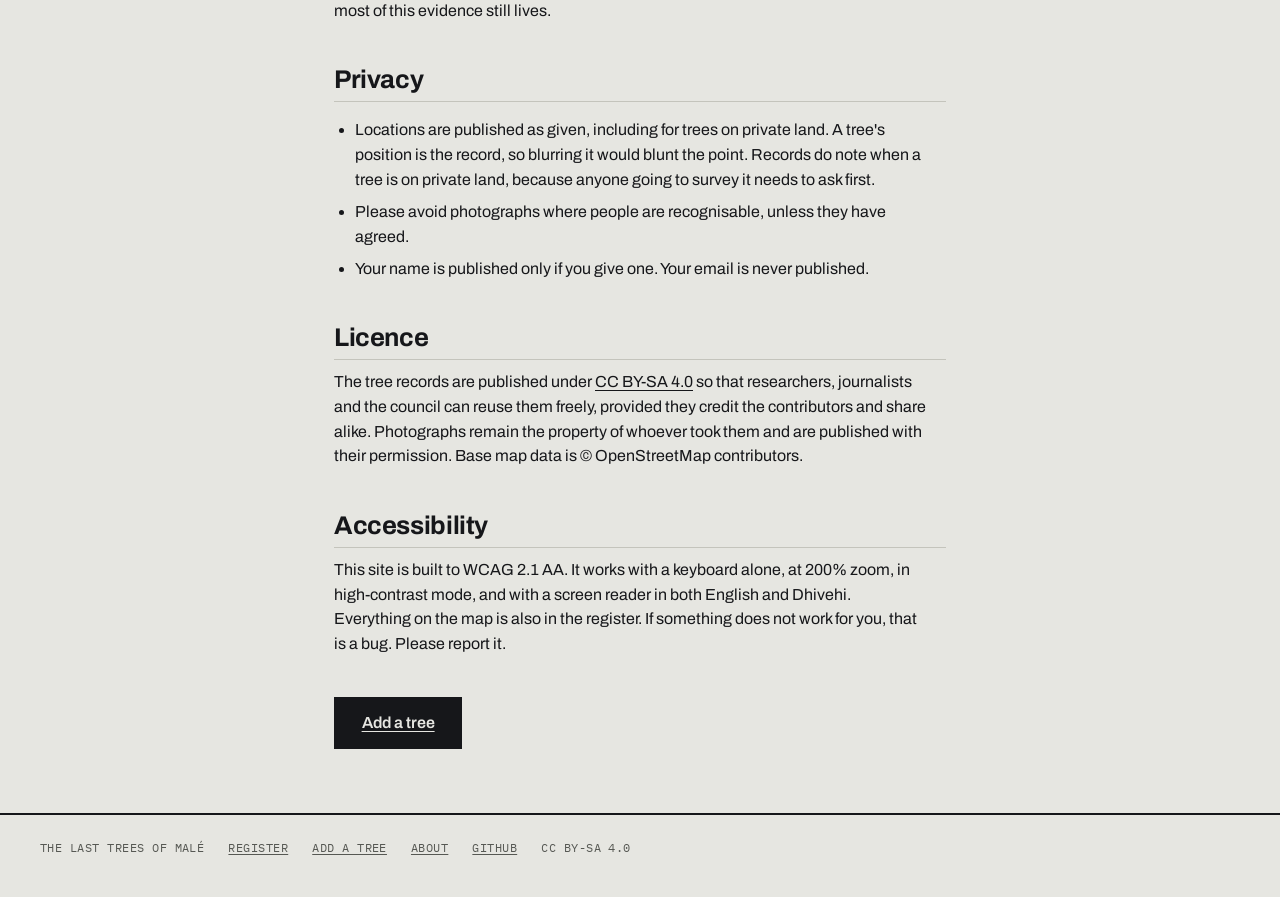
==== commit 1d5f5052: "Publish exact coordinates, including on private land Locations were rounded to three decimal places," ====
--- a/about.html
+++ b/about.html
@@ -84,7 +84,7 @@
 
     <h2>Privacy</h2>
     <ul>
-      <li>Trees on private land are published with a deliberately rounded location, so a household is not identifiable from the map.</li>
+      <li>Locations are published as given, including for trees on private land. A tree's position is the record, so blurring it would blunt the point. Records do note when a tree is on private land, because anyone going to survey it needs to ask first.</li>
       <li>Please avoid photographs where people are recognisable, unless they have agreed.</li>
       <li>Your name is published only if you give one. Your email is never published.</li>
     </ul>
@@ -132,7 +132,7 @@
 
     <h2>ޒާތީ މަޢުލޫމާތު</h2>
     <ul>
-      <li>އަމިއްލަ ބިމުގައި ހުރި ގަސްތަކުގެ މަޤާމު ދައްކާނީ ގާތްގަނޑަކަށެވެ. ގެ ދެނެގަނެވޭ ގޮތަކަށް ނޫނެވެ.</li>
+      <li>ގަސްތަކުގެ މަޤާމު ދައްކާނީ ލިބުނު ގޮތަށެވެ. އަމިއްލަ ބިމުގައި ހުރި ގަސްތައްވެސް ފާހަގަކުރެވޭނެއެވެ، އެއީ އެ ގަސް ބަލަން ދާ މީހަކު ހުއްދަ ހޯދަން ޖެހޭތީއެވެ.</li>
       <li>މީހުންގެ މޫނު ފެންނަ ފޮޓޯ، އެ މީހުންގެ ރުހުމާ ނުލައި ނުފޮނުއްވާ.</li>
       <li>ތިޔަބޭފުޅާގެ ނަން ޝާއިޢުކުރާނީ ދެއްވި ނަމައެވެ. އީމެއިލް ޝާއިޢެއް ނުކުރާނަން.</li>
     </ul>
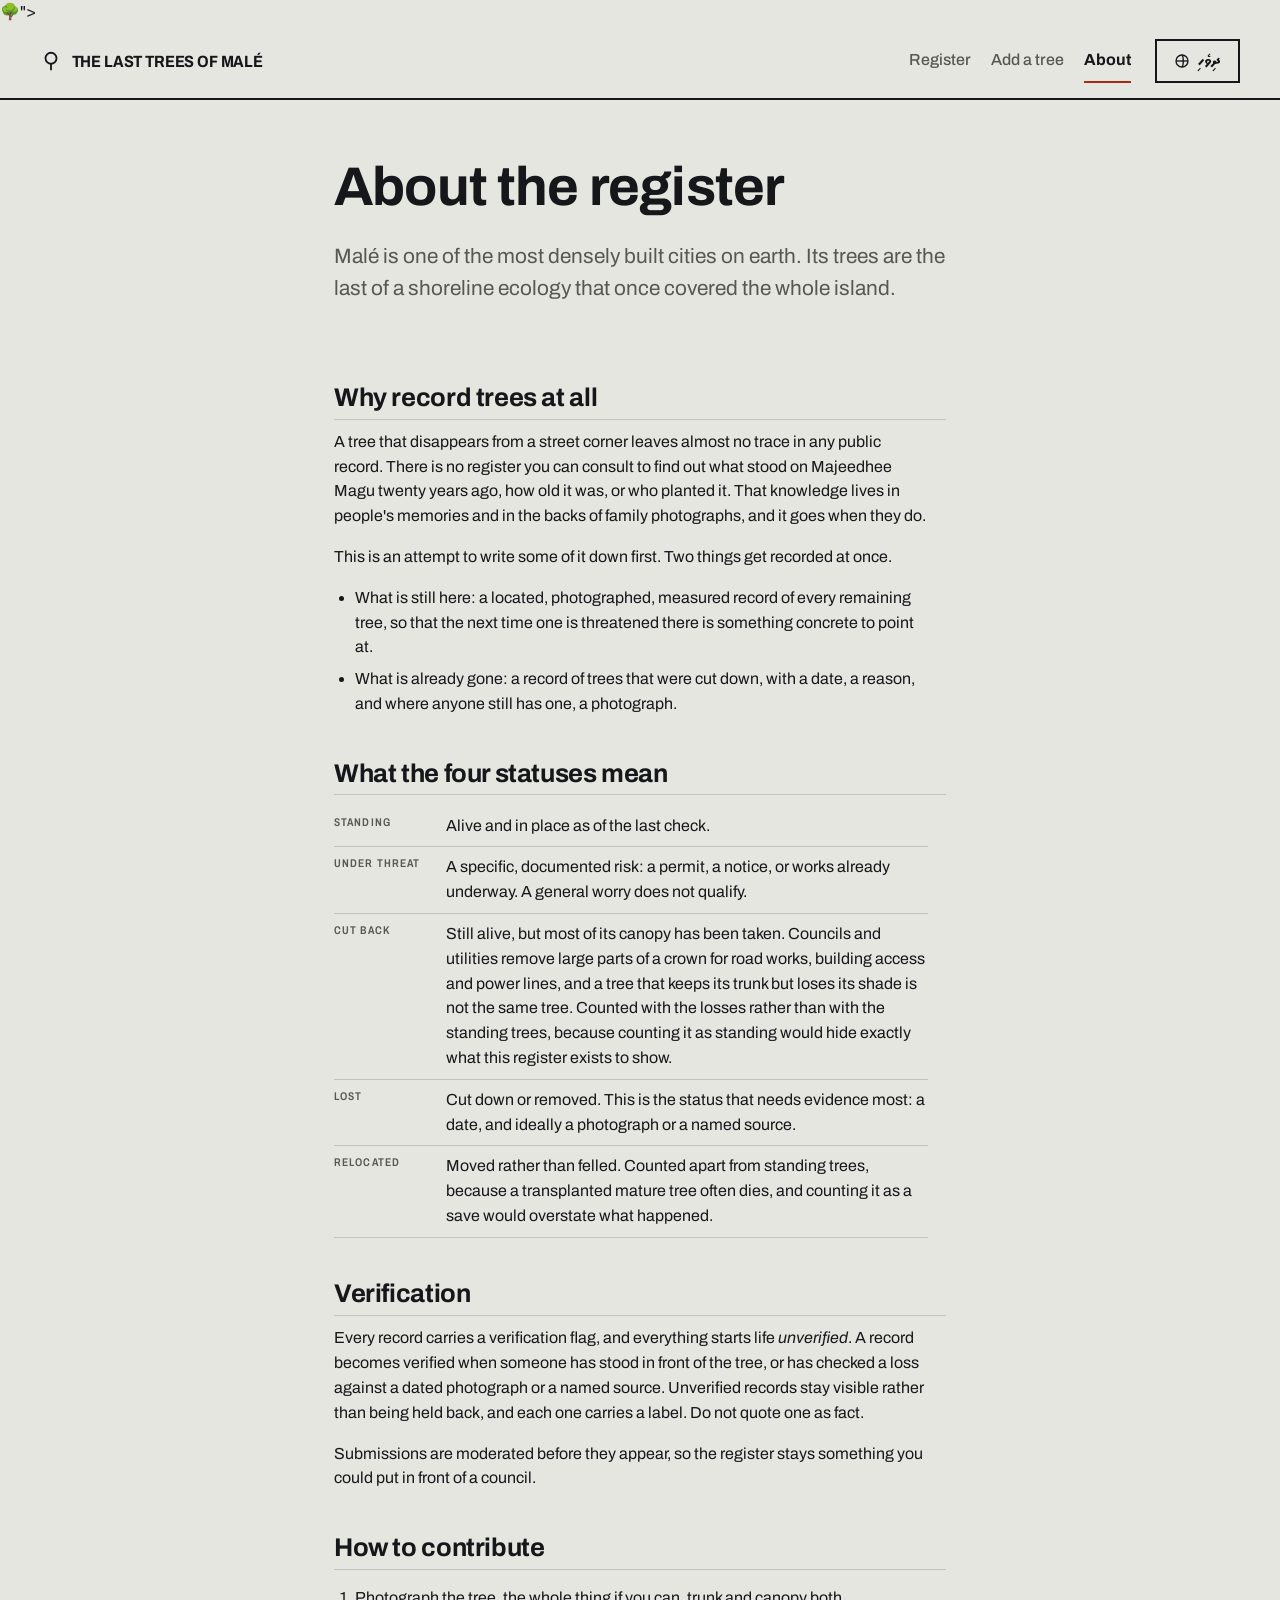
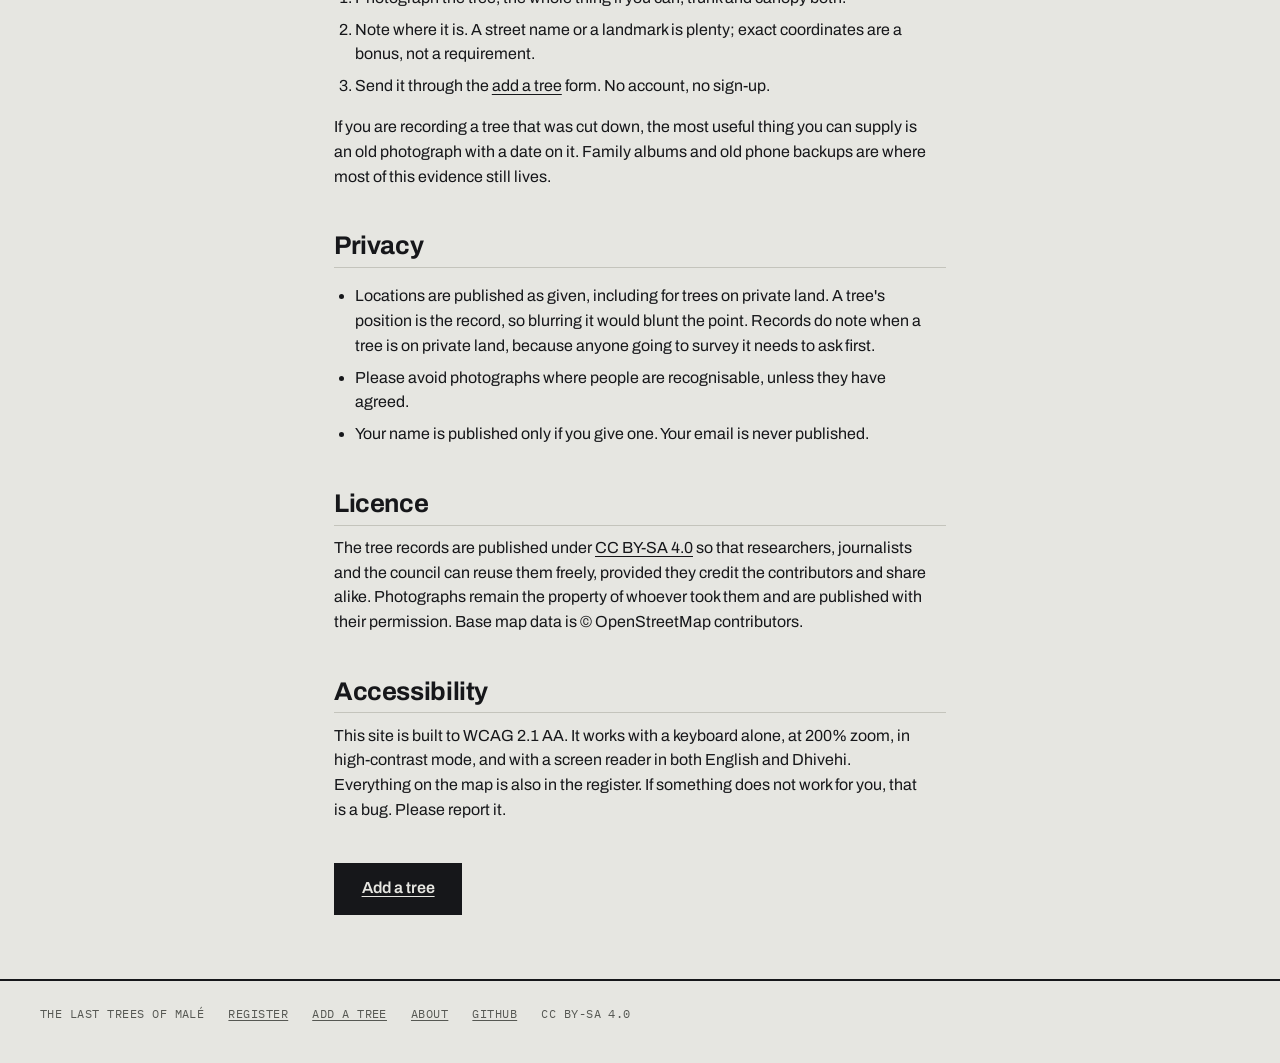
==== commit b43dce7b: "Record cut-back trees, several photographs, and a pinned location Six changes to the submission flow" ====
--- a/about.html
+++ b/about.html
@@ -66,7 +66,8 @@
     <dl class="spec">
       <dt>Standing</dt><dd>Alive and in place as of the last check.</dd>
       <dt>Under threat</dt><dd>A specific, documented risk: a permit, a notice, or works already underway. A general worry does not qualify.</dd>
-      <dt>Lost</dt><dd>Cut down or removed. This is the status that needs evidence most: a date, and ideally a photograph or a named source.</dd>
+      <dt>Cut back</dt><dd>Still alive, but most of its canopy has been taken. Councils and utilities remove large parts of a crown for road works, building access and power lines, and a tree that keeps its trunk but loses its shade is not the same tree. Counted with the losses rather than with the standing trees, because counting it as standing would hide exactly what this register exists to show.</dd>
+    <dt>Lost</dt><dd>Cut down or removed. This is the status that needs evidence most: a date, and ideally a photograph or a named source.</dd>
       <dt>Relocated</dt><dd>Moved rather than felled. Counted apart from standing trees, because a transplanted mature tree often dies, and counting it as a save would overstate what happened.</dd>
     </dl>
 
@@ -115,7 +116,8 @@
     <dl class="spec">
       <dt>ދިރިހުރި</dt><dd>އެންމެ ފަހުން ބެލި އިރު ގަސް ދިރިހުރި، އެ ތަނުގައި ހުރި.</dd>
       <dt>ނުރައްކަލުގައި</dt><dd>ސާފު، ލިޔެކިޔުމުން ފެންނަ ނުރައްކަލެއް އޮތް. ހަމައެކަނި ކަންބޮޑުވުމެއް ނޫން.</dd>
-      <dt>ގެއްލިފައި</dt><dd>ކަނޑާލާފައި ނުވަތަ ނަގާފައި. މި ހާލަތަށް އެންމެ ބޮޑަށް ހެކި ބޭނުންވެއެވެ.</dd>
+      <dt>ކޮށާލާފައި</dt><dd>ދިރިހުރި ނަމަވެސް ގޮފިތަކުގެ ބޮޑުބައި ކަނޑާލާފައި. މަގު ހެދުމަށާއި ކަރަންޓު ވަޔަށްޓަކައި ގަސްތަކުގެ ބޮޑުބައި ކަނޑާލައެވެ. ހިޔާ ގެއްލޭ ގަހަކީ ކުރީގެ ގަހެއް ނޫނެވެ.</dd>
+    <dt>ގެއްލިފައި</dt><dd>ކަނޑާލާފައި ނުވަތަ ނަގާފައި. މި ހާލަތަށް އެންމެ ބޮޑަށް ހެކި ބޭނުންވެއެވެ.</dd>
       <dt>ބަދަލުކޮށްފައި</dt><dd>އެހެން ތަނަކަށް ބަދަލުކޮށްފައި. ދިރިހުރި ގަސްތަކާ ވަކިން ގުނަނީ ބަދަލުކުރުމަށްފަހު ގިނަ ގަސްތައް ދިރި ނުހުންނާތީއެވެ.</dd>
     </dl>
 
--- a/assets/css/style.css
+++ b/assets/css/style.css
@@ -321,9 +321,11 @@
 .stamp-threatened { color: var(--verm); }
 .stamp-lost       { color: var(--verm); border-width: 2px; }
 .stamp-relocated  { color: var(--muted); }
+.stamp-cutback    { color: var(--verm); }
 /* Hovering a record inverts its stamp: the ink-on-paper gesture, reversed. */
 tr:hover .stamp-standing,   tr.is-active .stamp-standing   { background: var(--ink);  color: var(--paper); }
 tr:hover .stamp-threatened, tr.is-active .stamp-threatened,
+tr:hover .stamp-cutback,    tr.is-active .stamp-cutback,
 tr:hover .stamp-lost,       tr.is-active .stamp-lost       { background: var(--verm); color: var(--on-verm); }
 tr:hover .stamp-relocated,  tr.is-active .stamp-relocated  { background: var(--muted); color: var(--paper); }
 
@@ -346,6 +348,17 @@
 /* Cross-highlight: the marker answers when its row is pointed at. */
 .marker.is-active { transform: scale(1.5); z-index: 1000 !important; }
 .map-note { font-size: .82rem; color: var(--muted); padding-block: .7rem; }
+
+/* The location picker on the submission form. */
+#picker {
+  block-size: clamp(240px, 38vh, 380px);
+  border: 2px solid var(--edge);
+  background: var(--sheet);
+  z-index: 1;
+  margin-block-start: .35rem;
+}
+#picker:focus-within { border-color: var(--focus); }
+#picker .leaflet-marker-icon { cursor: grab; }
 
 /* ---------- the lost panel (memorial) ----------------------------------- */
 .losses { list-style: none; margin: 0; padding: 0; }
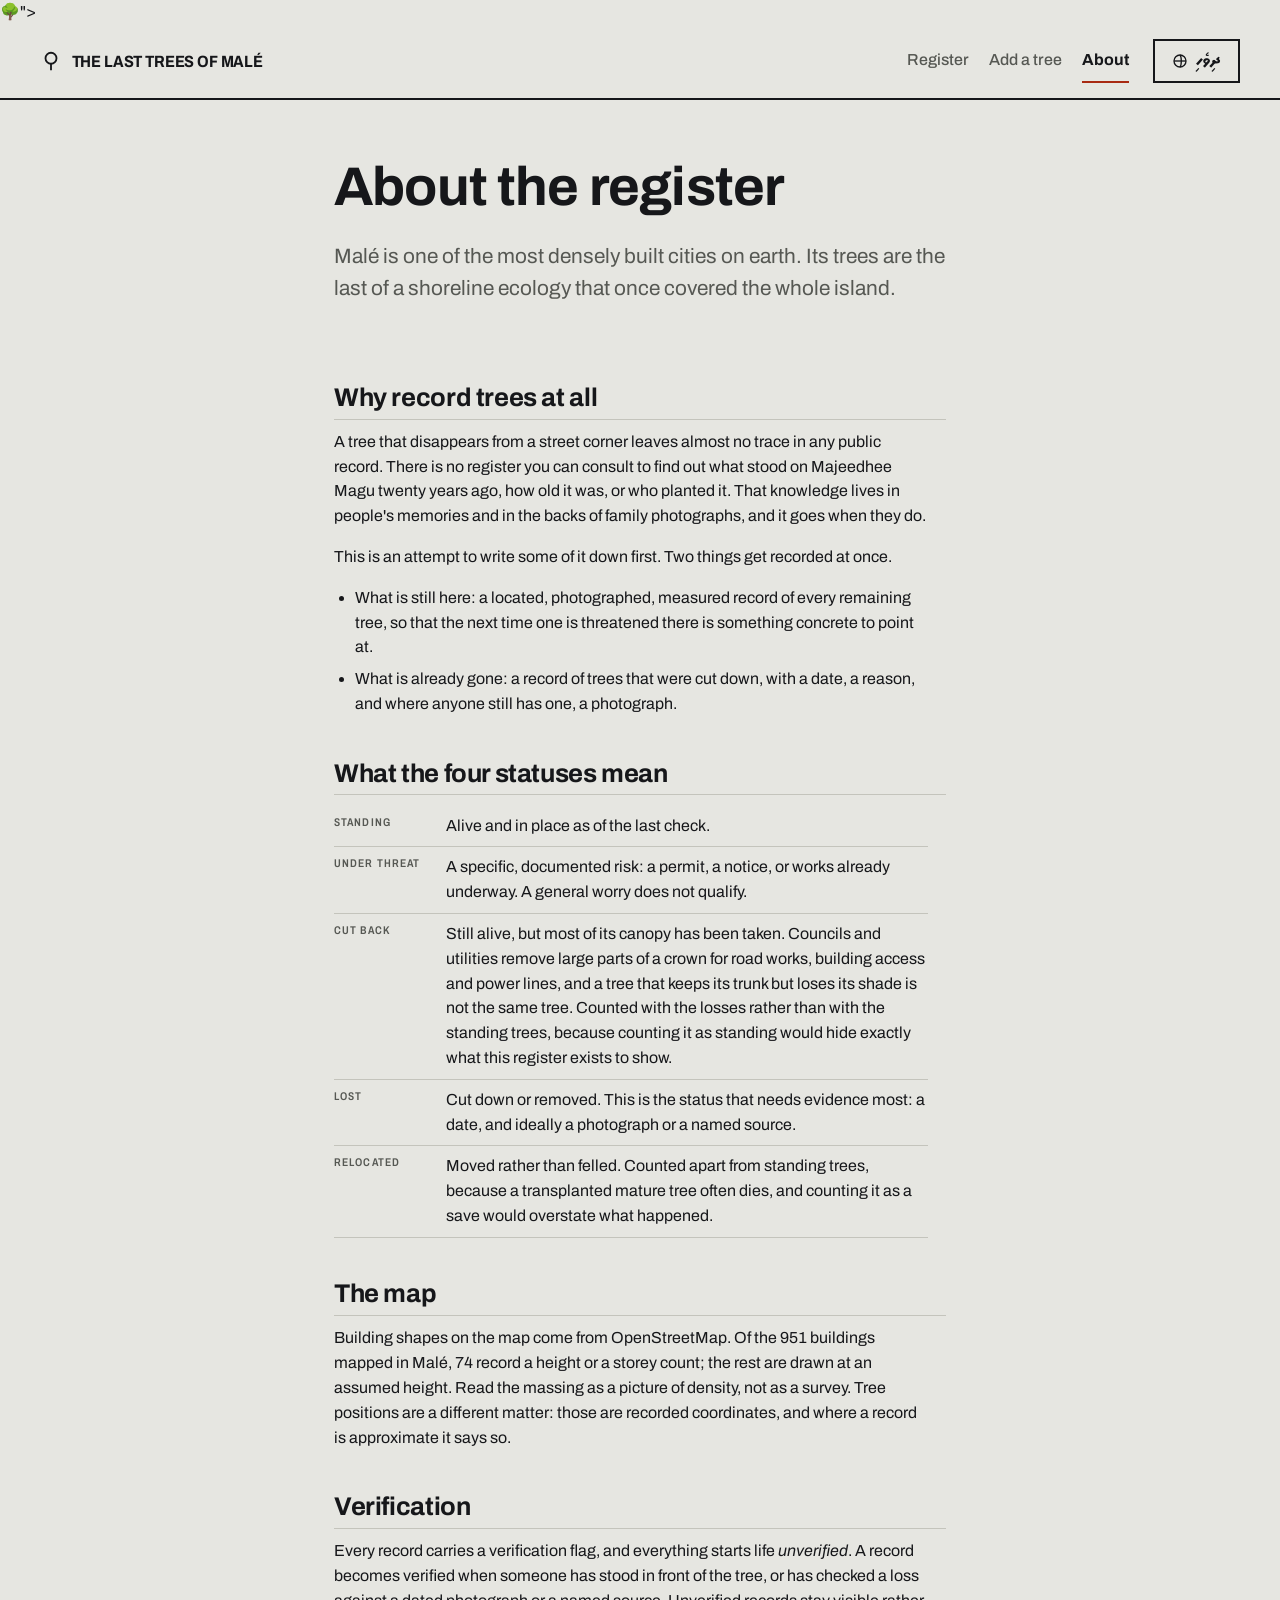
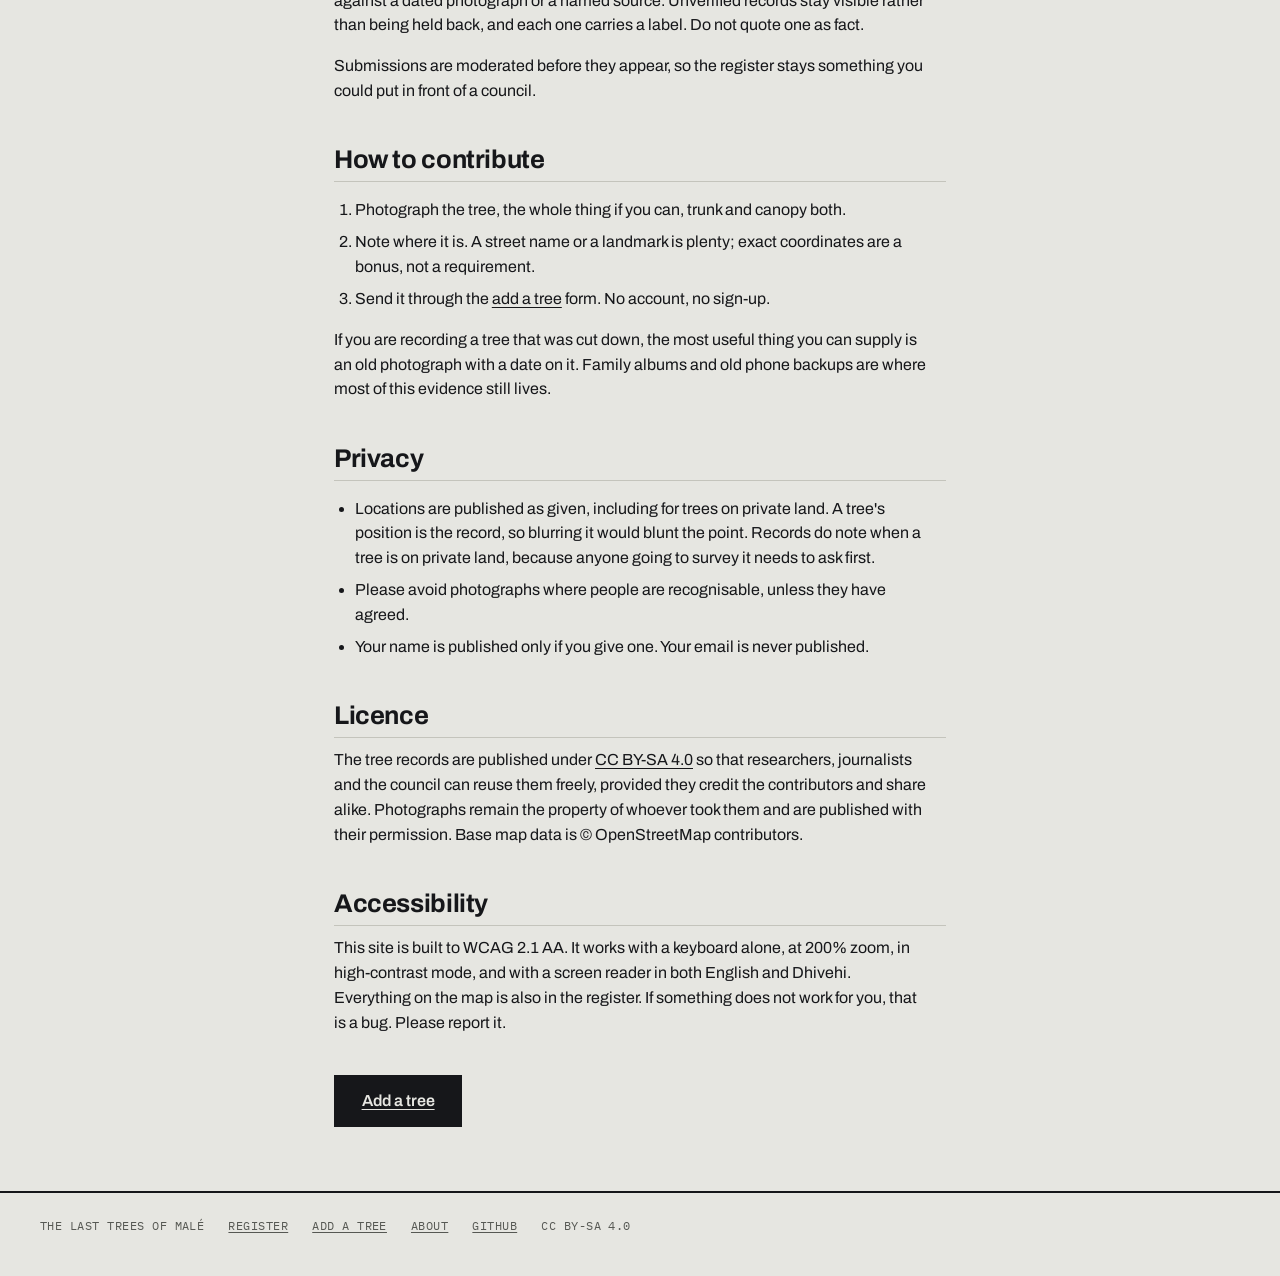
==== commit 794c369e: "Give the map the space the notes were taking The two paragraphs under the map are gone and the map i" ====
--- a/about.html
+++ b/about.html
@@ -71,6 +71,9 @@
       <dt>Relocated</dt><dd>Moved rather than felled. Counted apart from standing trees, because a transplanted mature tree often dies, and counting it as a save would overstate what happened.</dd>
     </dl>
 
+    <h2>The map</h2>
+    <p>Building shapes on the map come from OpenStreetMap. Of the 951 buildings mapped in Malé, 74 record a height or a storey count; the rest are drawn at an assumed height. Read the massing as a picture of density, not as a survey. Tree positions are a different matter: those are recorded coordinates, and where a record is approximate it says so.</p>
+
     <h2>Verification</h2>
     <p>Every record carries a verification flag, and everything starts life <em>unverified</em>. A record becomes verified when someone has stood in front of the tree, or has checked a loss against a dated photograph or a named source. Unverified records stay visible rather than being held back, and each one carries a label. Do not quote one as fact.</p>
     <p>Submissions are moderated before they appear, so the register stays something you could put in front of a council.</p>
@@ -121,6 +124,9 @@
       <dt>ބަދަލުކޮށްފައި</dt><dd>އެހެން ތަނަކަށް ބަދަލުކޮށްފައި. ދިރިހުރި ގަސްތަކާ ވަކިން ގުނަނީ ބަދަލުކުރުމަށްފަހު ގިނަ ގަސްތައް ދިރި ނުހުންނާތީއެވެ.</dd>
     </dl>
 
+    <h2>ޗާޓު</h2>
+    <p>ޗާޓުގައި ފެންނަ ޢިމާރާތްތަކުގެ މަޢުލޫމާތަކީ OpenStreetMap އިން ލިބޭ މަޢުލޫމާތެވެ. މާލޭގައި ރެކޯޑް ކުރެވިފައިވާ 951 ޢިމާރާތުގެ ތެރެއިން އުސްމިން އެނގެނީ 74 ޢިމާރާތުގެއެވެ. ބާކީ ޢިމާރާތްތައް ދައްކާފައިވަނީ އަންދާޒާ އުސްމިނެއްގައެވެ. ގަސްތަކުގެ މަޤާމަކީ އެއާ ތަފާތު އެއްޗެކެވެ. އެއީ ރެކޯޑް ކުރެވިފައިވާ ސީދާ ކޯޑިނޭޓެވެ.</p>
+
     <h2>ކަށަވަރު ކުރުން</h2>
     <p>ކޮންމެ ރެކޯޑެއް ފެށެނީ „ކަށަވަރު ނުކުރެވޭ“ ގޮތުގައެވެ. ކަށަވަރު ވަނީ މީހަކު އެ ގަސް ކައިރިއަށް ގޮސް ބެލުމުން، ނުވަތަ ތާރީޚު ޖެހި ފޮޓޯއަކުން ނުވަތަ ސާފު ހަވާލާއަކުން ޔަޤީން ކުރެވުމުންނެވެ. ކަށަވަރު ނުކުރެވޭ ރެކޯޑުތައްވެސް ފެންނާނެއެވެ، ނަމަވެސް އެގޮތަށް ފާހަގަކުރެވިފައި ހުންނާނެއެވެ.</p>
 
--- a/assets/css/style.css
+++ b/assets/css/style.css
@@ -23,7 +23,10 @@
 
   --font-text:  "Archivo", ui-sans-serif, system-ui, "Segoe UI", sans-serif;
   --font-mono:  "IBM Plex Mono", ui-monospace, SFMono-Regular, Menlo, monospace;
-  --font-thaana:"MV Faseyha", "Faruma", "A_Faruma", "Noto Sans Thaana", var(--font-text);
+  --font-thaana:"Faruma", "A_Faruma", "MV Faseyha", "Noto Sans Thaana", var(--font-text);
+  /* Thaana sits optically smaller than Latin at the same size, so it is set
+     up a step wherever the two meet. */
+  --thaana-scale: 1.18;
 
   --t-fast: 120ms;
   --t:      180ms;
@@ -61,7 +64,7 @@
 }
 
 /* Thaana needs more leading and a larger optical size than Archivo. */
-[lang="dv"] { font-family: var(--font-thaana); line-height: 2; font-size: 1.0625rem; }
+[lang="dv"] { font-family: var(--font-thaana); line-height: 2; font-size: calc(1rem * var(--thaana-scale)); }
 :root[lang="dv"] body { font-family: var(--font-thaana); line-height: 2; }
 
 
@@ -304,6 +307,23 @@
 .rec-name a { text-decoration: none; }
 .rec-name a:hover { text-decoration: underline; text-decoration-thickness: 2px; }
 .rec-sci { font-style: italic; color: var(--muted); font-size: .85rem; }
+/* The same tree's name in the other language, beside the first. */
+/* The two names sit on one line. The gap belongs to the row, not to either
+   name: a margin on the Thaana would resolve against its own right-to-left
+   direction and open up on the wrong side. */
+.name-pair {
+  display: inline-flex;
+  align-items: baseline;
+  flex-wrap: wrap;
+  column-gap: .55rem;
+  row-gap: .1rem;
+}
+.alt-name { font-weight: 400; color: var(--muted); font-size: .85rem; }
+.alt-name[dir="rtl"] {
+  font-family: var(--font-thaana);
+  font-size: calc(.9rem * var(--thaana-scale));
+  line-height: 1.7;
+}
 .num { font-family: var(--font-mono); font-size: .84rem; white-space: nowrap; }
 .dim { color: var(--muted); }
 
@@ -337,16 +357,38 @@
 /* ---------- map ---------------------------------------------------------- */
 .map-panel { padding-block-start: 1rem; }
 #map {
-  block-size: clamp(360px, 62vh, 660px);
+  block-size: clamp(440px, 78vh, 820px);
   border-block: 1px solid var(--ink); background: var(--sheet); z-index: 1;
 }
+/* MapLibre on the register map. The picker on the submission form is still
+   Leaflet, so both sets of rules stay. */
+.maplibregl-map { font: inherit; background: var(--sheet); }
+.maplibregl-popup-content {
+  padding: .85rem 1rem; border-radius: 0; background: var(--sheet);
+  color: var(--ink); border: 2px solid var(--ink); box-shadow: none;
+}
+.maplibregl-popup-tip { display: none; }
+.maplibregl-popup-close-button {
+  font-size: 1.2rem; color: var(--ink); inline-size: 32px; block-size: 32px;
+}
+.maplibregl-popup-close-button:hover { background: var(--chip); }
+.maplibregl-ctrl-group { border-radius: 0; border: 1px solid var(--edge); }
+.maplibregl-ctrl-group button { border-radius: 0; }
+.maplibregl-ctrl-attrib { font-size: .7rem; }
+
 .leaflet-container { font: inherit; background: var(--sheet); }
 .leaflet-popup-content { margin: .85rem 1rem; font: inherit; }
 .leaflet-popup-content-wrapper, .leaflet-popup-tip { border-radius: 0; }
-.marker { display: block; transition: transform var(--t) var(--ease); }
+/* MapLibre positions each marker by writing transform: translate() onto this
+   element, so nothing here may set transform on it: doing so tears the pin off
+   its coordinates, and a transition on it makes every pin lag the map on each
+   pan. The highlight scales an inner span instead. */
+.marker { display: block; }
 .marker svg { display: block; }
+.marker-pin { display: block; transition: transform var(--t) var(--ease); }
 /* Cross-highlight: the marker answers when its row is pointed at. */
-.marker.is-active { transform: scale(1.5); z-index: 1000 !important; }
+.marker.is-active { z-index: 1000; }
+.marker.is-active .marker-pin { transform: scale(1.5); }
 .map-note { font-size: .82rem; color: var(--muted); padding-block: .7rem; }
 
 /* The location picker on the submission form. */
@@ -465,7 +507,8 @@
     animation-duration: .001ms !important; transition-duration: .001ms !important;
     scroll-behavior: auto !important;
   }
-  .marker.is-active { transform: none; outline: 3px solid var(--ink); }
+  .marker.is-active .marker-pin { transform: none; }
+  .marker.is-active { outline: 3px solid var(--ink); }
 }
 
 @media (forced-colors: active) {
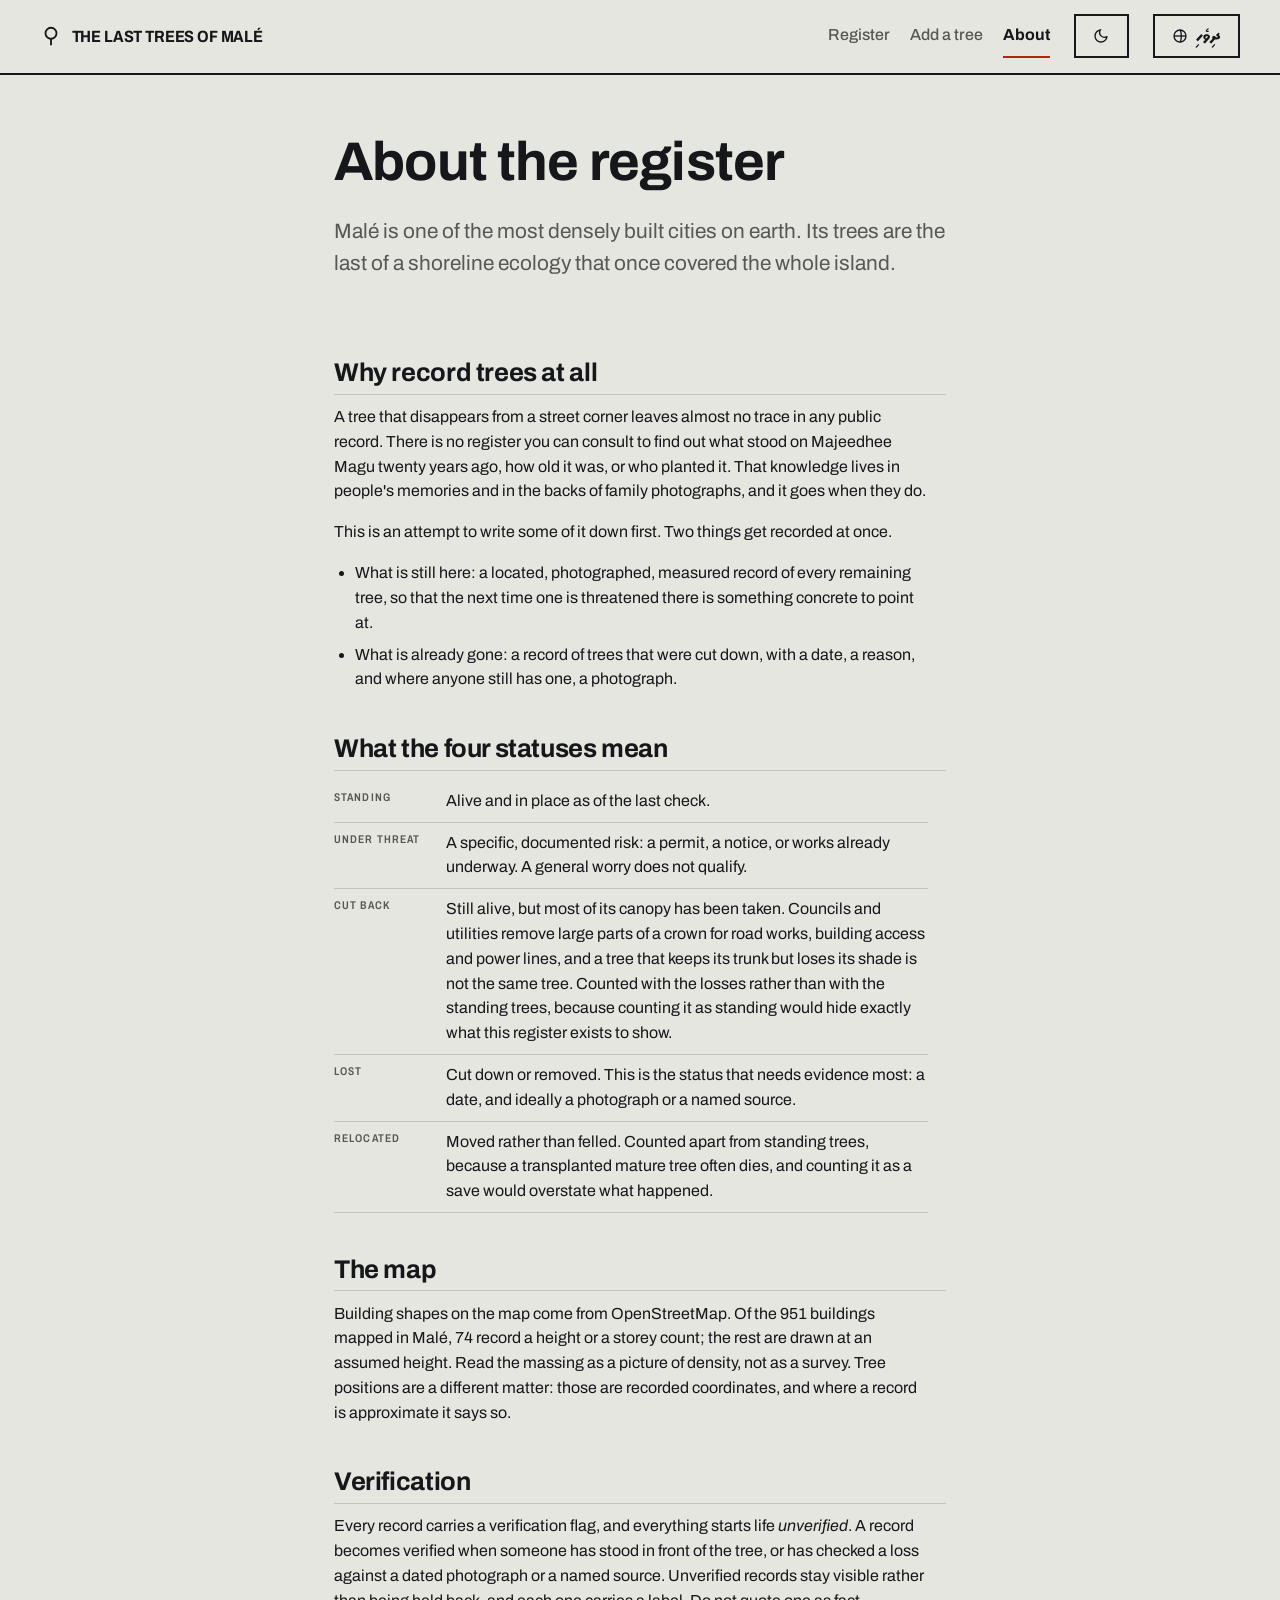
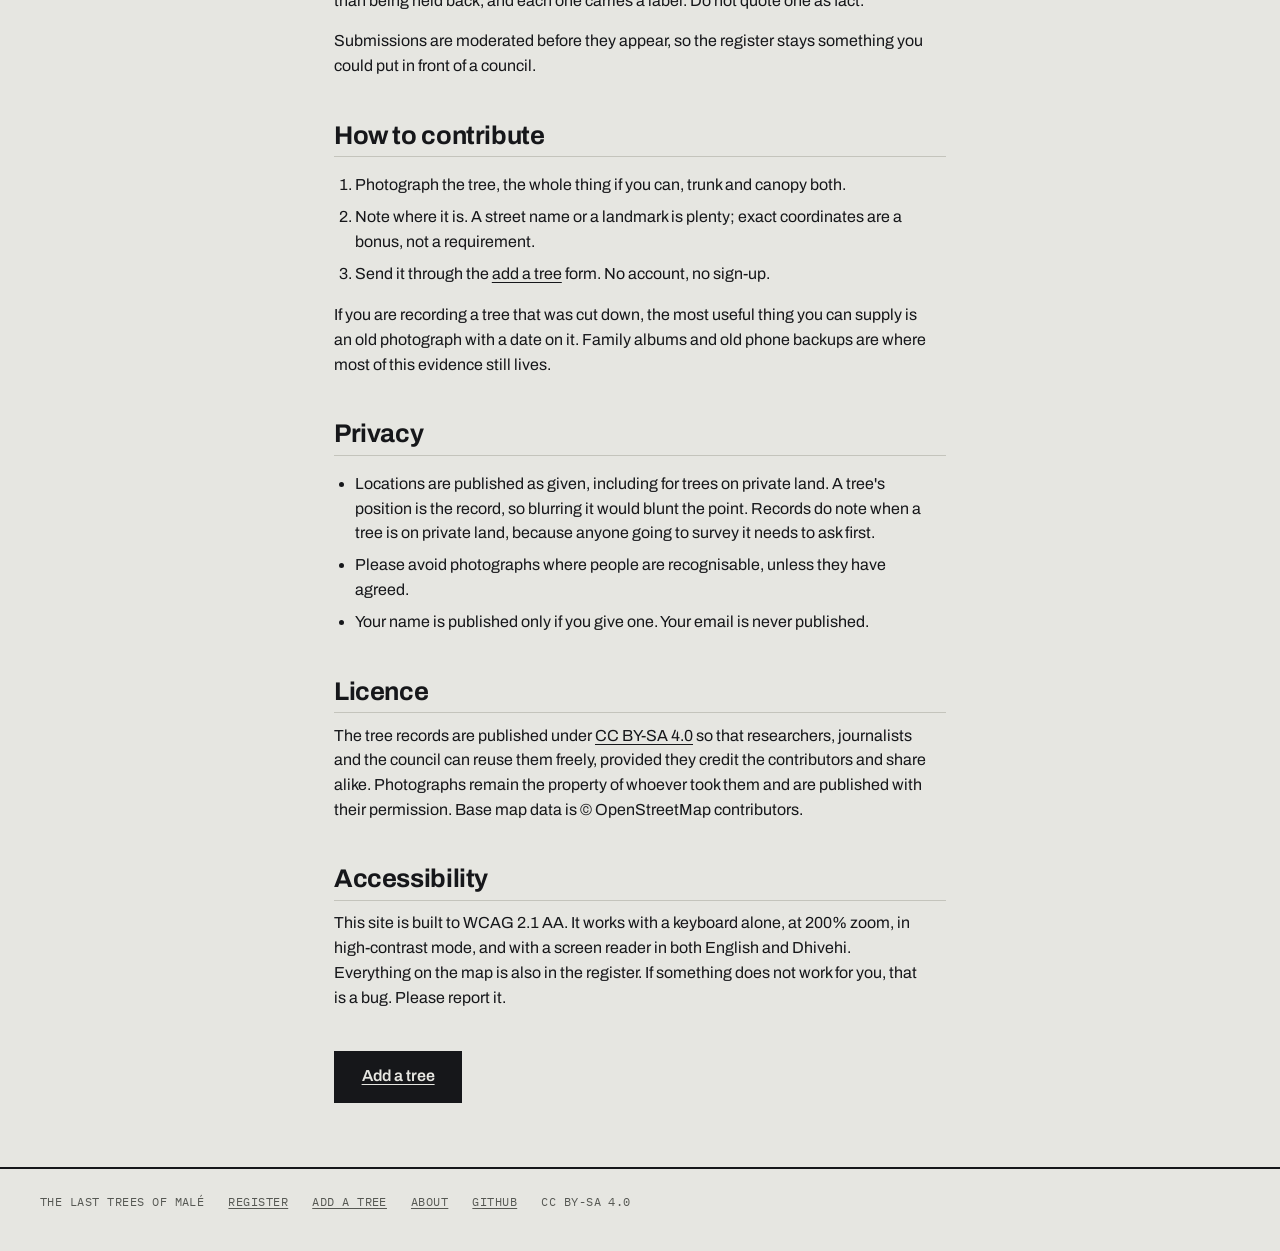
==== commit 361a92f4: "Add a theme switch, and close the favicon that was leaking into the page The stray "🌳"> at the top o" ====
--- a/about.html
+++ b/about.html
@@ -10,7 +10,10 @@
 <link rel="preconnect" href="https://fonts.gstatic.com" crossorigin>
 <link rel="stylesheet" href="https://fonts.googleapis.com/css2?family=Archivo:wdth,wght@75..112,400..700&family=IBM+Plex+Mono:wght@400;500&family=Noto+Sans+Thaana:wght@400;600;700&display=swap">
 <link rel="stylesheet" href="assets/css/style.css">
-<link rel="icon" href="data:image/svg+xml,<svg xmlns='http://www.w3.org/2000/svg' viewBox='0 0 24 24' fill='none' stroke='%2316171A' stroke-width='2'><circle cx='12' cy='9' r='6'/><path d='M12 15v7'/></svg>"><text y='26' font-size='26'>🌳</text></svg>">
+<!-- In the head on purpose: choosing the theme after first paint is what
+     makes a dark-mode page flash white on the way in. -->
+<script src="assets/js/theme.js"></script>
+<link rel="icon" href="data:image/svg+xml,<svg xmlns='http://www.w3.org/2000/svg' viewBox='0 0 24 24' fill='none' stroke='%2316171A' stroke-width='2'><circle cx='12' cy='9' r='6'/><path d='M12 15v7'/></svg>">
 </head>
 <body>
 
@@ -33,6 +36,9 @@
           <li><a href="about.html" aria-current="page" data-i18n="nav.about">About</a></li>
         </ul>
       </nav>
+      <button type="button" class="btn reactive" data-theme-toggle
+              aria-label="Switch theme"></button>
+
       <button type="button" class="btn reactive" data-lang-toggle
               data-i18n-attr="aria-label:lang.label" aria-label="Language">
         <svg class="ico" width="16" height="16" viewBox="0 0 24 24" fill="none"
--- a/assets/css/style.css
+++ b/assets/css/style.css
@@ -33,10 +33,19 @@
   --ease:   cubic-bezier(.2, .7, .2, 1);
 
   --gutter: clamp(1rem, 4vw, 2.5rem);
-}
-
+
+  /* Native controls and scrollbars follow the theme too. */
+  color-scheme: light;
+}
+
+/* Dark, twice over, and the two lists must be kept in step.
+
+   The first applies when the system asks for dark and the reader has not
+   overridden it. The second applies when they have chosen dark outright. A
+   media query cannot be part of a selector list, so there is no way to say
+   this once without giving up the ability to override the system. */
 @media (prefers-color-scheme: dark) {
-  :root {
+  :root:not([data-theme="light"]) {
     --paper:  #131417;
     --sheet:  #1C1E22;
     --ink:    #E8E8E3;
@@ -46,7 +55,21 @@
     --edge:   #80847D;
     --focus:  #7FB2E5;
     --on-verm:#131417;
+    color-scheme: dark;
   }
+}
+
+:root[data-theme="dark"] {
+    --paper:  #131417;
+    --sheet:  #1C1E22;
+    --ink:    #E8E8E3;
+    --muted:  #9B9E98;
+    --verm:   #FF7C5E;
+    --rule:   #2F3238;
+    --edge:   #80847D;
+    --focus:  #7FB2E5;
+    --on-verm:#131417;
+    color-scheme: dark;
 }
 
 *, *::before, *::after { box-sizing: border-box; }
@@ -374,6 +397,24 @@
 .maplibregl-popup-close-button:hover { background: var(--chip); }
 .maplibregl-ctrl-group { border-radius: 0; border: 1px solid var(--edge); }
 .maplibregl-ctrl-group button { border-radius: 0; }
+/* Sits under the compass in the same stack, so it reads as one set of map
+   controls rather than a stray button.
+
+   The selector is qualified because MapLibre's own `.maplibregl-ctrl-group
+   button` is more specific than a lone class and would otherwise win, keeping
+   the button display:block and leaving the icon sitting in a corner. */
+.maplibregl-ctrl-group button.map-layer-btn {
+  display: flex; align-items: center; justify-content: center;
+  inline-size: 29px; block-size: 29px; padding: 0;
+  background: var(--sheet); color: var(--ink); border: 0; cursor: pointer;
+}
+.maplibregl-ctrl-group button.map-layer-btn:hover { background: var(--chip); }
+.maplibregl-ctrl-group button.map-layer-btn svg {
+  display: block;
+  /* Explicit rather than currentColor: these controls sit inside MapLibre's
+     own markup, and inheriting from it produced a washed-out grey icon. */
+  stroke: var(--ink);
+}
 .maplibregl-ctrl-attrib { font-size: .7rem; }
 
 .leaflet-container { font: inherit; background: var(--sheet); }
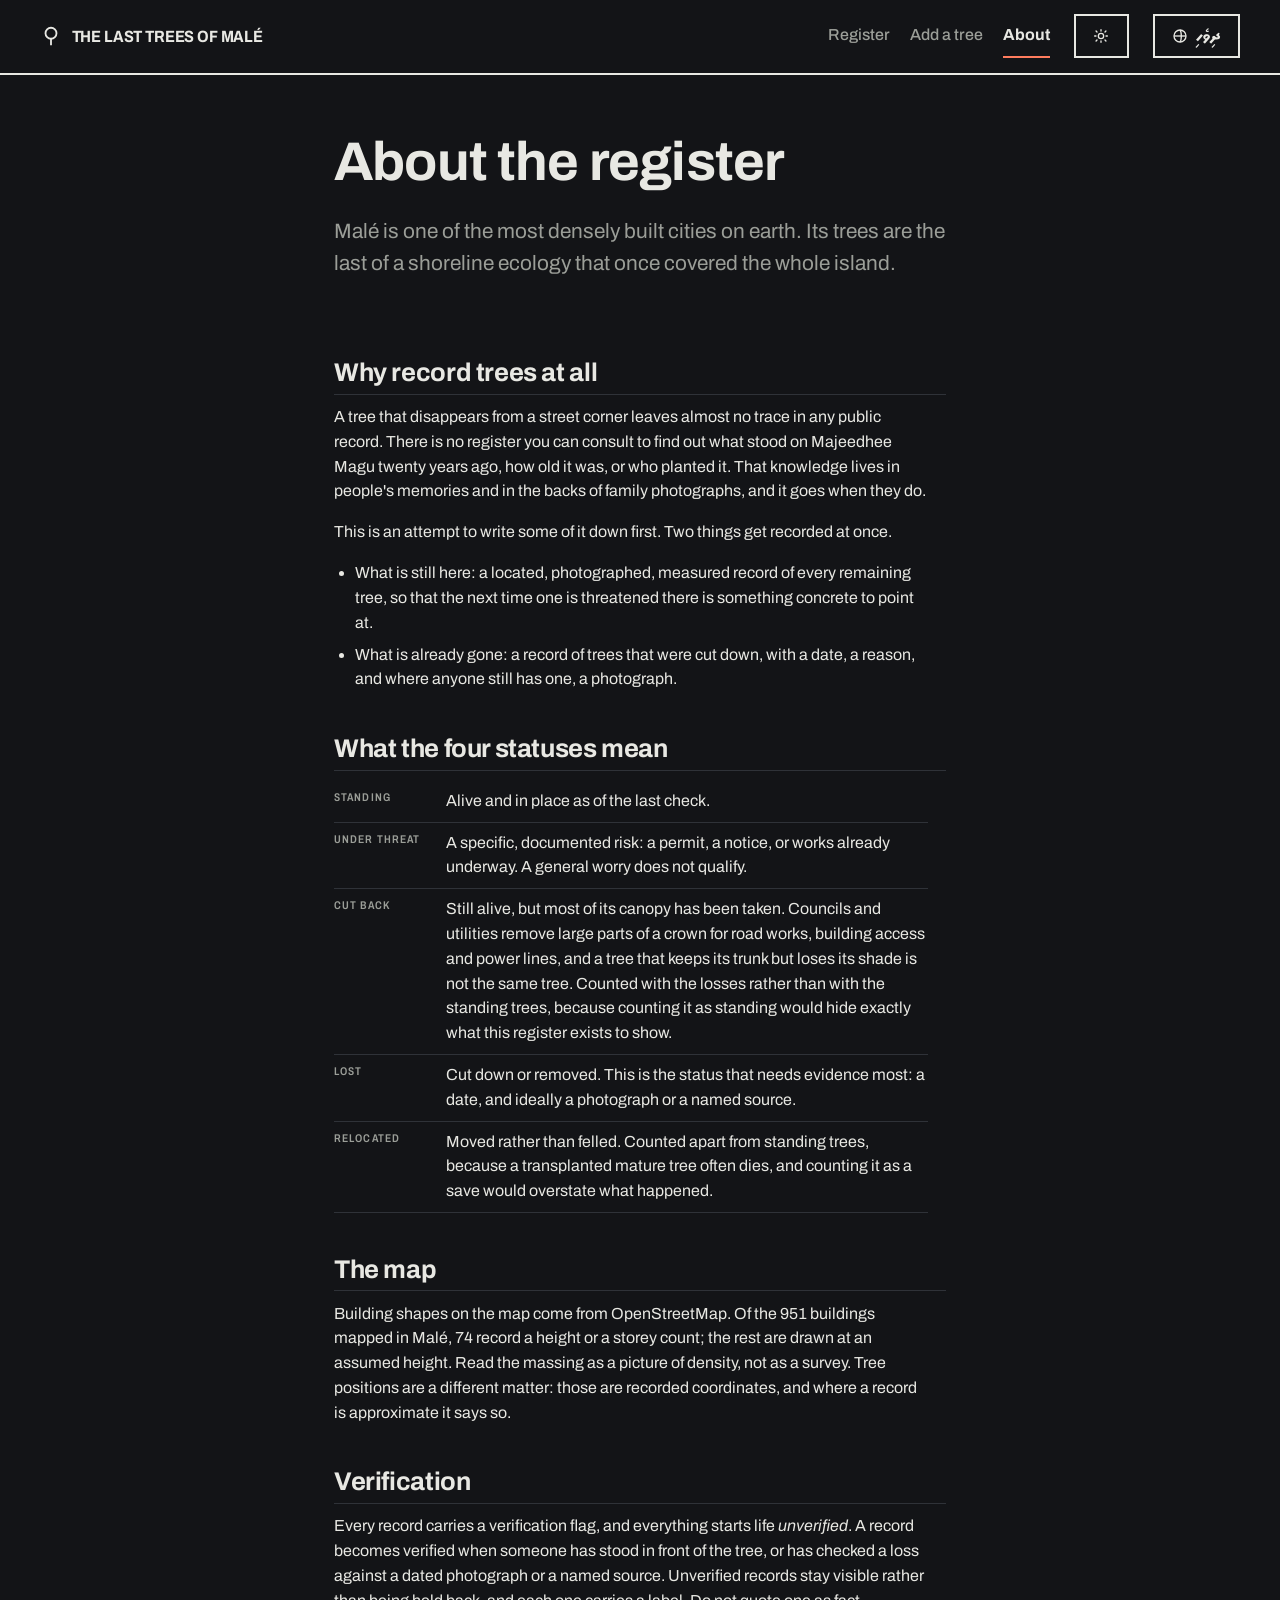
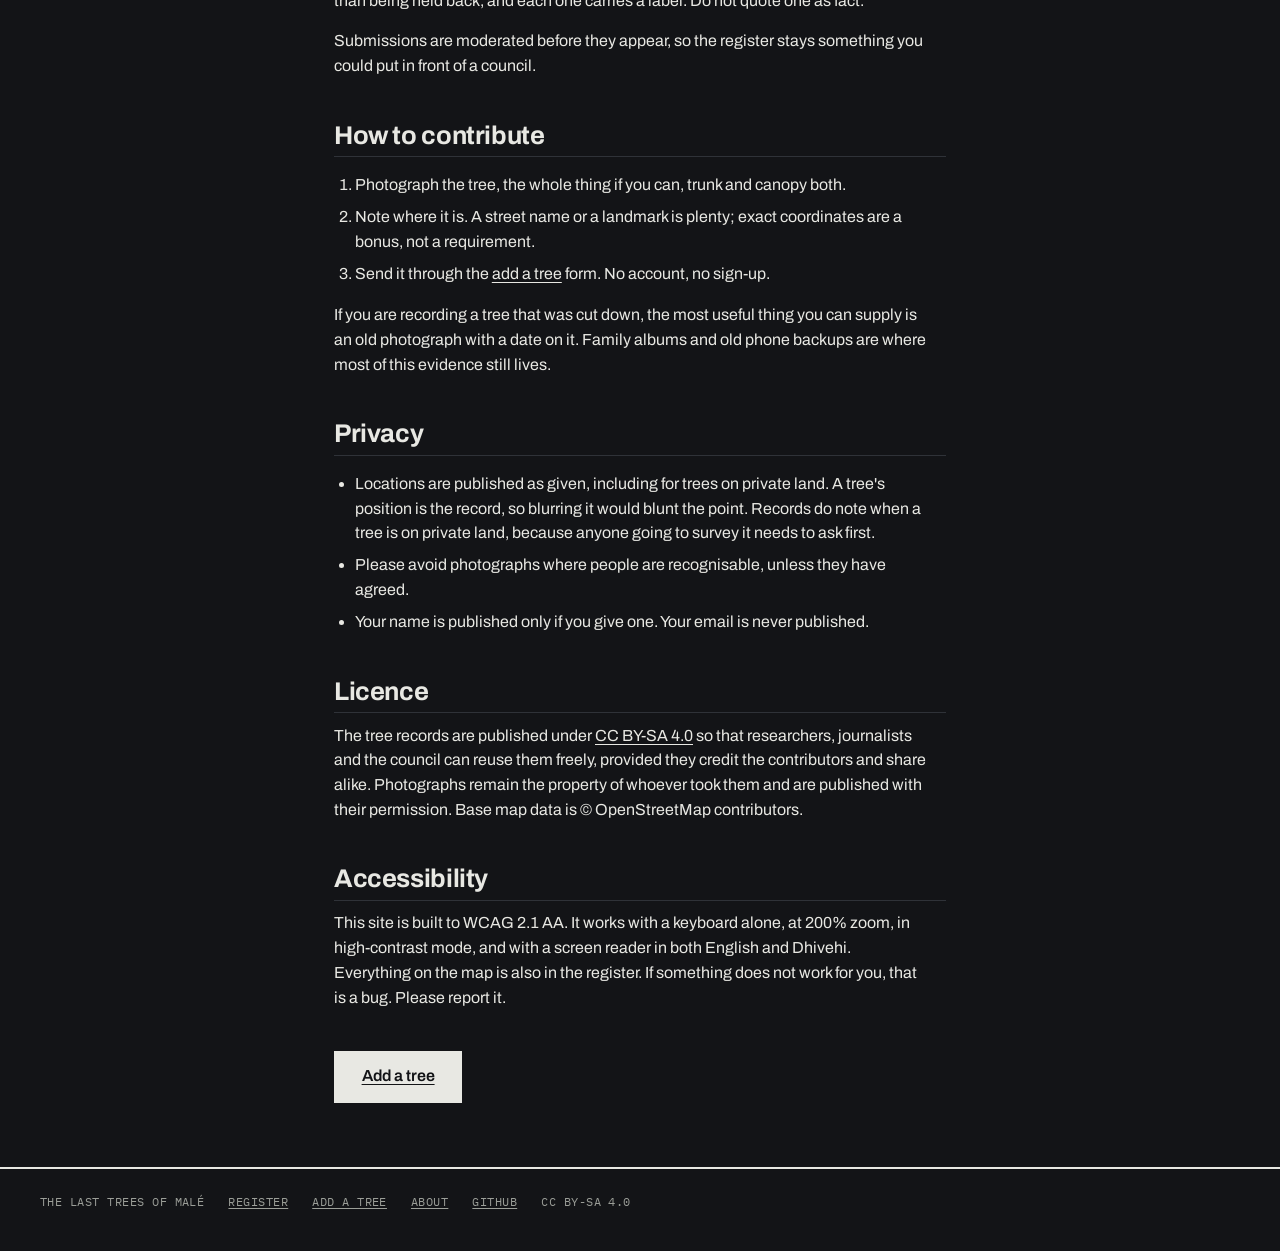
==== commit d7219c28: "Default to dark Dark regardless of what the operating system asks for. Light is one click away and t" ====
--- a/about.html
+++ b/about.html
@@ -5,7 +5,7 @@
 <meta name="viewport" content="width=device-width, initial-scale=1">
 <title>About · The Last Trees of Malé</title>
 <meta name="description" content="Why this archive exists, what counts as a record, and how to contribute.">
-<meta name="color-scheme" content="light dark">
+<meta name="color-scheme" content="dark light">
 <link rel="preconnect" href="https://fonts.googleapis.com">
 <link rel="preconnect" href="https://fonts.gstatic.com" crossorigin>
 <link rel="stylesheet" href="https://fonts.googleapis.com/css2?family=Archivo:wdth,wght@75..112,400..700&family=IBM+Plex+Mono:wght@400;500&family=Noto+Sans+Thaana:wght@400;600;700&display=swap">
--- a/assets/css/style.css
+++ b/assets/css/style.css
@@ -11,6 +11,40 @@
    ========================================================================== */
 
 :root {
+  --paper:  #131417;
+  --sheet:  #1C1E22;
+  --ink:    #E8E8E3;
+  --muted:  #9B9E98;
+  --verm:   #FF7C5E;   /* the only colour. loss, and things heading that way */
+  --rule:   #2F3238;   /* hairlines */
+  --edge:   #80847D;   /* control borders */
+  --focus:  #7FB2E5;
+  --on-verm:#131417;
+
+  --font-text:  "Archivo", ui-sans-serif, system-ui, "Segoe UI", sans-serif;
+  --font-mono:  "IBM Plex Mono", ui-monospace, SFMono-Regular, Menlo, monospace;
+  --font-thaana:"Faruma", "A_Faruma", "MV Faseyha", "Noto Sans Thaana", var(--font-text);
+  /* Thaana sits optically smaller than Latin at the same size, so it is set
+     up a step wherever the two meet. */
+  --thaana-scale: 1.18;
+
+  --t-fast: 120ms;
+  --t:      180ms;
+  --ease:   cubic-bezier(.2, .7, .2, 1);
+
+  --gutter: clamp(1rem, 4vw, 2.5rem);
+
+  /* Native controls and scrollbars follow the theme too. */
+  color-scheme: dark;
+}
+
+/* Light is the opt-in, so it is the only palette that needs a selector.
+
+   Dark being the base means it also survives with no JavaScript, and it kills
+   the duplication the previous arrangement needed: a media query cannot sit in
+   a selector list, so supporting both a system preference and an override
+   meant writing dark out twice and keeping the copies in step. */
+:root[data-theme="light"] {
   --paper:  #E6E6E1;   /* mount board */
   --sheet:  #F3F3EF;   /* the specimen sheet itself */
   --ink:    #16171A;
@@ -20,56 +54,7 @@
   --edge:   #63665F;   /* control borders */
   --focus:  #0F4C81;
   --on-verm:#F3F3EF;
-
-  --font-text:  "Archivo", ui-sans-serif, system-ui, "Segoe UI", sans-serif;
-  --font-mono:  "IBM Plex Mono", ui-monospace, SFMono-Regular, Menlo, monospace;
-  --font-thaana:"Faruma", "A_Faruma", "MV Faseyha", "Noto Sans Thaana", var(--font-text);
-  /* Thaana sits optically smaller than Latin at the same size, so it is set
-     up a step wherever the two meet. */
-  --thaana-scale: 1.18;
-
-  --t-fast: 120ms;
-  --t:      180ms;
-  --ease:   cubic-bezier(.2, .7, .2, 1);
-
-  --gutter: clamp(1rem, 4vw, 2.5rem);
-
-  /* Native controls and scrollbars follow the theme too. */
   color-scheme: light;
-}
-
-/* Dark, twice over, and the two lists must be kept in step.
-
-   The first applies when the system asks for dark and the reader has not
-   overridden it. The second applies when they have chosen dark outright. A
-   media query cannot be part of a selector list, so there is no way to say
-   this once without giving up the ability to override the system. */
-@media (prefers-color-scheme: dark) {
-  :root:not([data-theme="light"]) {
-    --paper:  #131417;
-    --sheet:  #1C1E22;
-    --ink:    #E8E8E3;
-    --muted:  #9B9E98;
-    --verm:   #FF7C5E;
-    --rule:   #2F3238;
-    --edge:   #80847D;
-    --focus:  #7FB2E5;
-    --on-verm:#131417;
-    color-scheme: dark;
-  }
-}
-
-:root[data-theme="dark"] {
-    --paper:  #131417;
-    --sheet:  #1C1E22;
-    --ink:    #E8E8E3;
-    --muted:  #9B9E98;
-    --verm:   #FF7C5E;
-    --rule:   #2F3238;
-    --edge:   #80847D;
-    --focus:  #7FB2E5;
-    --on-verm:#131417;
-    color-scheme: dark;
 }
 
 *, *::before, *::after { box-sizing: border-box; }
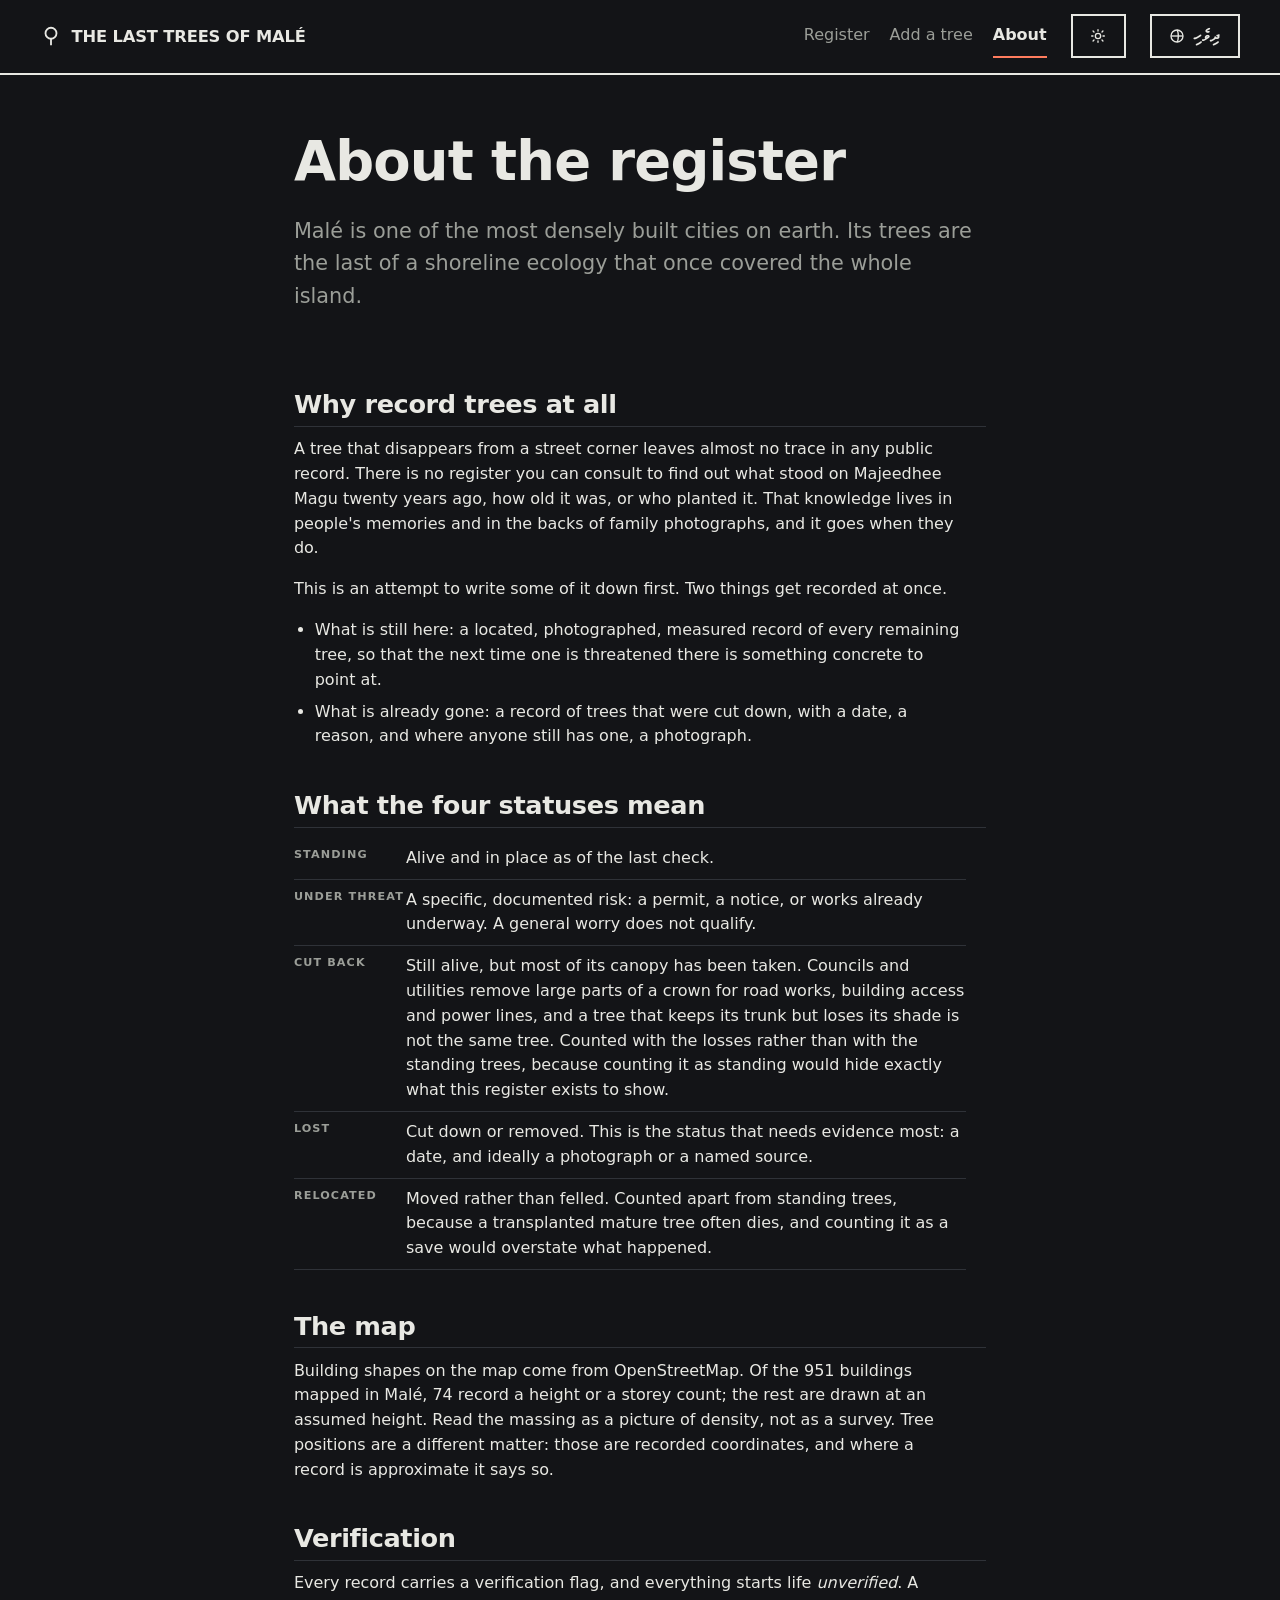
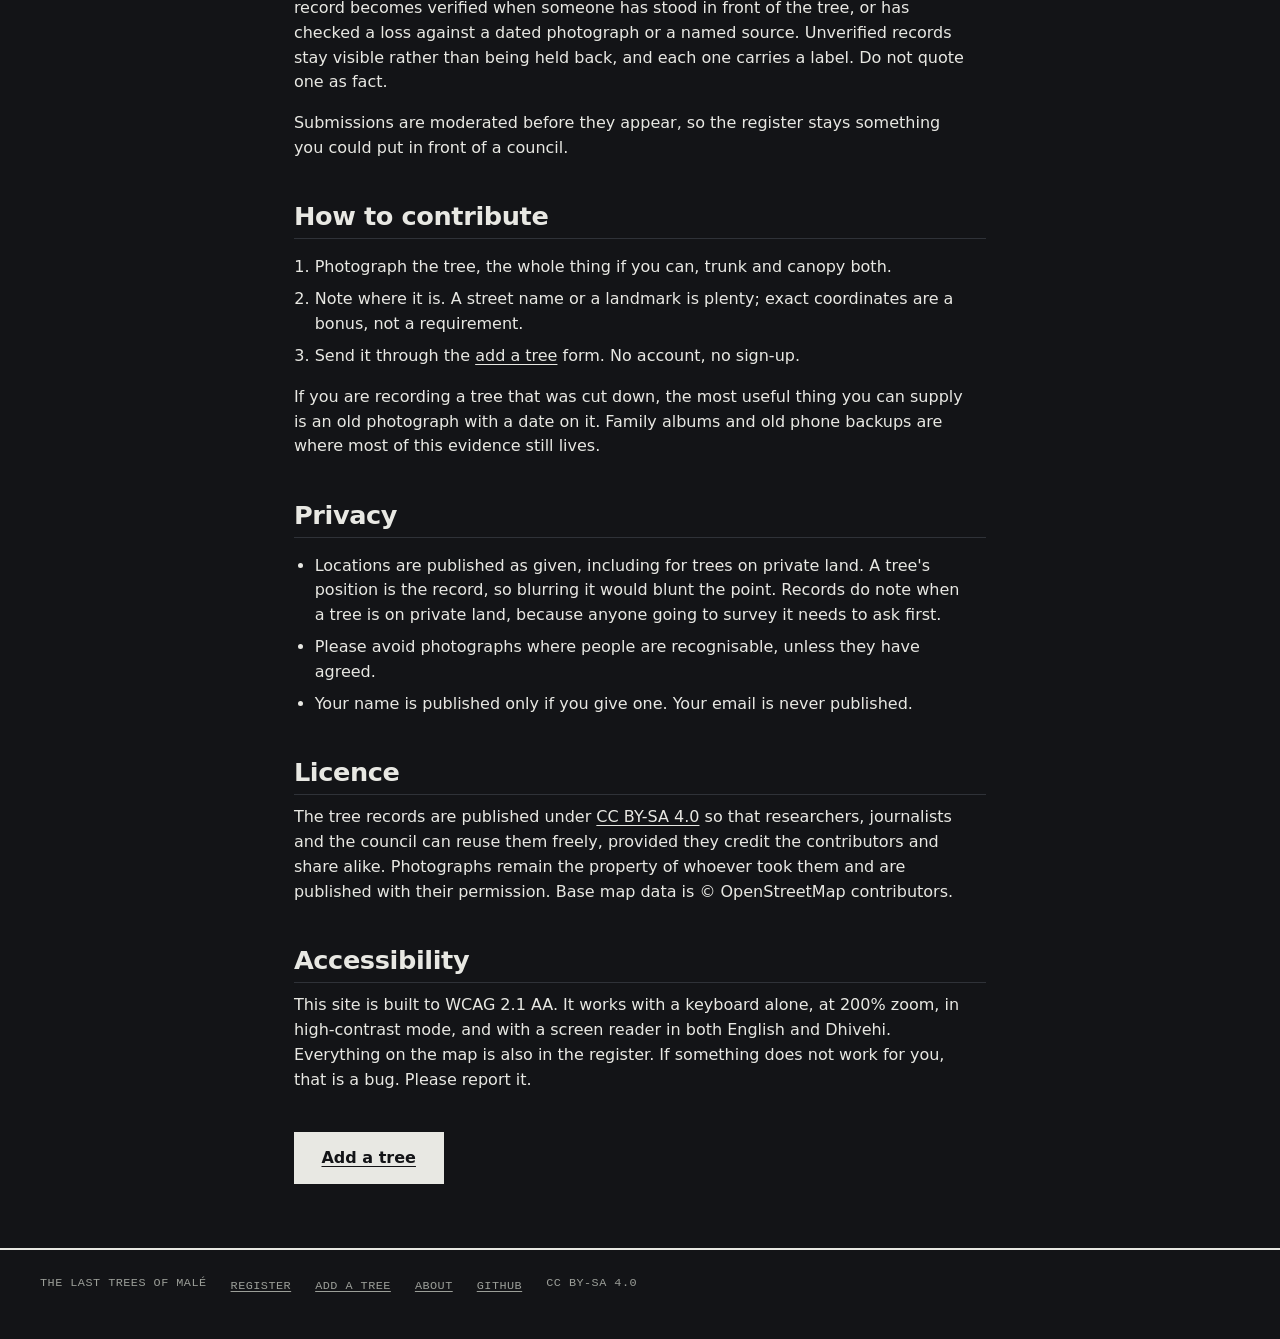
==== commit 73664818: "Harden the site: CSP, subresource integrity, larger tap targets An audit pass over accessibility, se" ====
--- a/about.html
+++ b/about.html
@@ -3,6 +3,13 @@
 <head>
 <meta charset="utf-8">
 <meta name="viewport" content="width=device-width, initial-scale=1">
+<!-- One policy shared by all three pages. It is a meta tag because GitHub
+     Pages serves static files and cannot set headers, which also means
+     frame-ancestors cannot be enforced here: it is ignored in meta.
+     'unsafe-inline' is needed for style only, because MapLibre and Leaflet
+     both write inline styles; no inline script is allowed. -->
+<meta http-equiv="Content-Security-Policy" content="default-src 'self'; base-uri 'self'; object-src 'none'; form-action 'self'; script-src 'self' https://cdnjs.cloudflare.com https://unpkg.com; style-src 'self' 'unsafe-inline' https://cdnjs.cloudflare.com https://unpkg.com https://fonts.googleapis.com; font-src 'self' https://fonts.gstatic.com; img-src 'self' data: blob: https://tiles.openfreemap.org https://server.arcgisonline.com https://*.tile.openstreetmap.org; connect-src 'self' https://tiles.openfreemap.org https://script.google.com https://script.googleusercontent.com; worker-src blob:">
+
 <title>About · The Last Trees of Malé</title>
 <meta name="description" content="Why this archive exists, what counts as a record, and how to contribute.">
 <meta name="color-scheme" content="dark light">
--- a/assets/css/style.css
+++ b/assets/css/style.css
@@ -490,7 +490,7 @@
 .radio-card:hover { border-color: var(--ink); }
 .radio-card:has(input:checked) { border-color: var(--ink); background: var(--sheet); }
 .radio-card:has(input:focus-visible), .check:has(input:focus-visible) { outline: 3px solid var(--focus); outline-offset: 2px; }
-.radio-card input, .check input { inline-size: 20px; block-size: 20px; accent-color: var(--verm); flex: none; margin-block-start: .2rem; }
+.radio-card input, .check input { inline-size: 24px; block-size: 24px; accent-color: var(--verm); flex: none; margin-block-start: .1rem; }
 .check { display: flex; align-items: flex-start; gap: .7rem; cursor: pointer; }
 
 .error-summary { border: 3px solid var(--verm); padding: 1rem 1.15rem; }
@@ -548,3 +548,17 @@
   body { background: #fff; color: #000; }
   .register tbody tr { break-inside: avoid; }
 }
+
+
+/* --- pointer target sizes (WCAG 2.2, 2.5.8) --------------------------------
+   Everything here already met 2.1 AA, which has no target-size rule at AA.
+   These are small paddings that take the remaining links and boxes to 24px so
+   the site also satisfies 2.2, which costs nothing and helps anyone tapping
+   with a thumb. */
+.rec-name a { display: inline-block; padding-block: 4px; }
+.site-footer a { display: inline-block; padding-block: 3px; }
+.loss h3 a { display: inline-block; padding-block: 2px; }
+/* Third-party attribution links, which ship at the library's own size. */
+.maplibregl-ctrl-attrib a, .leaflet-control-attribution a {
+  display: inline-block; padding-block: 3px;
+}
